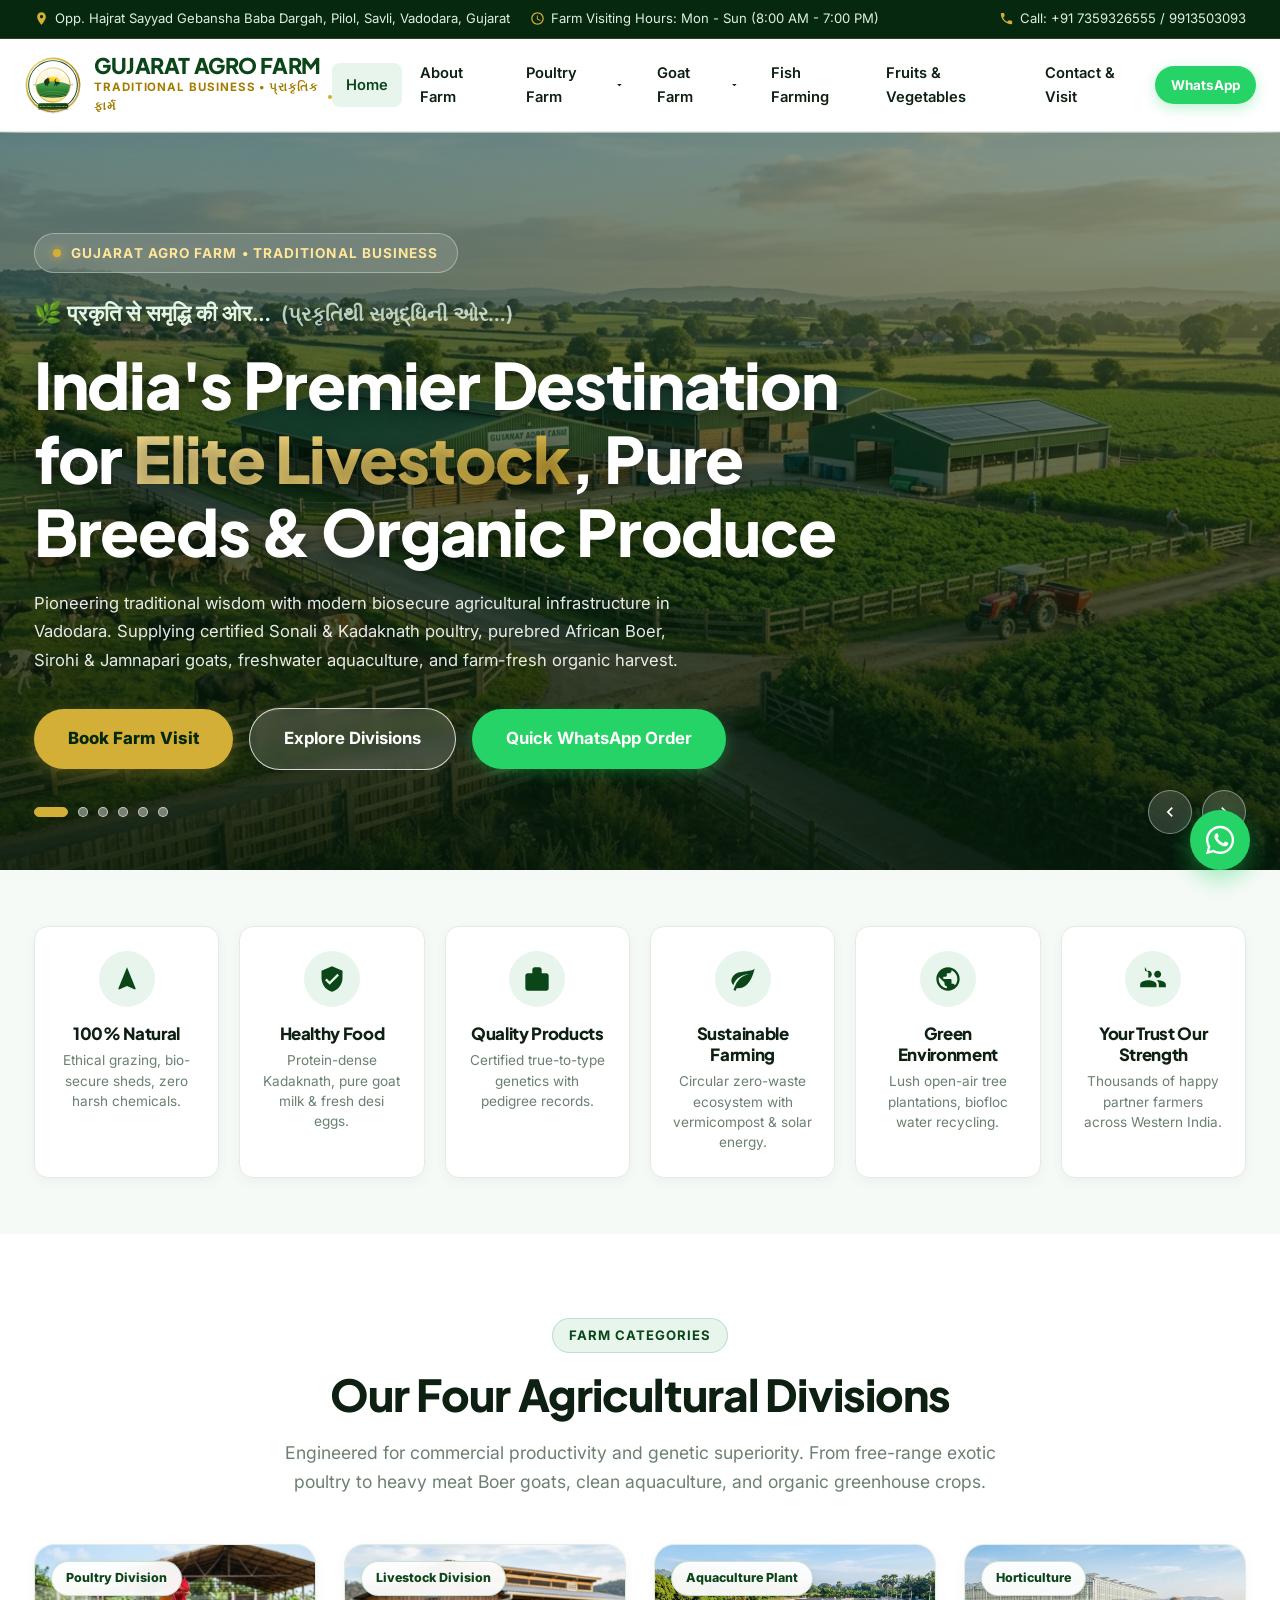
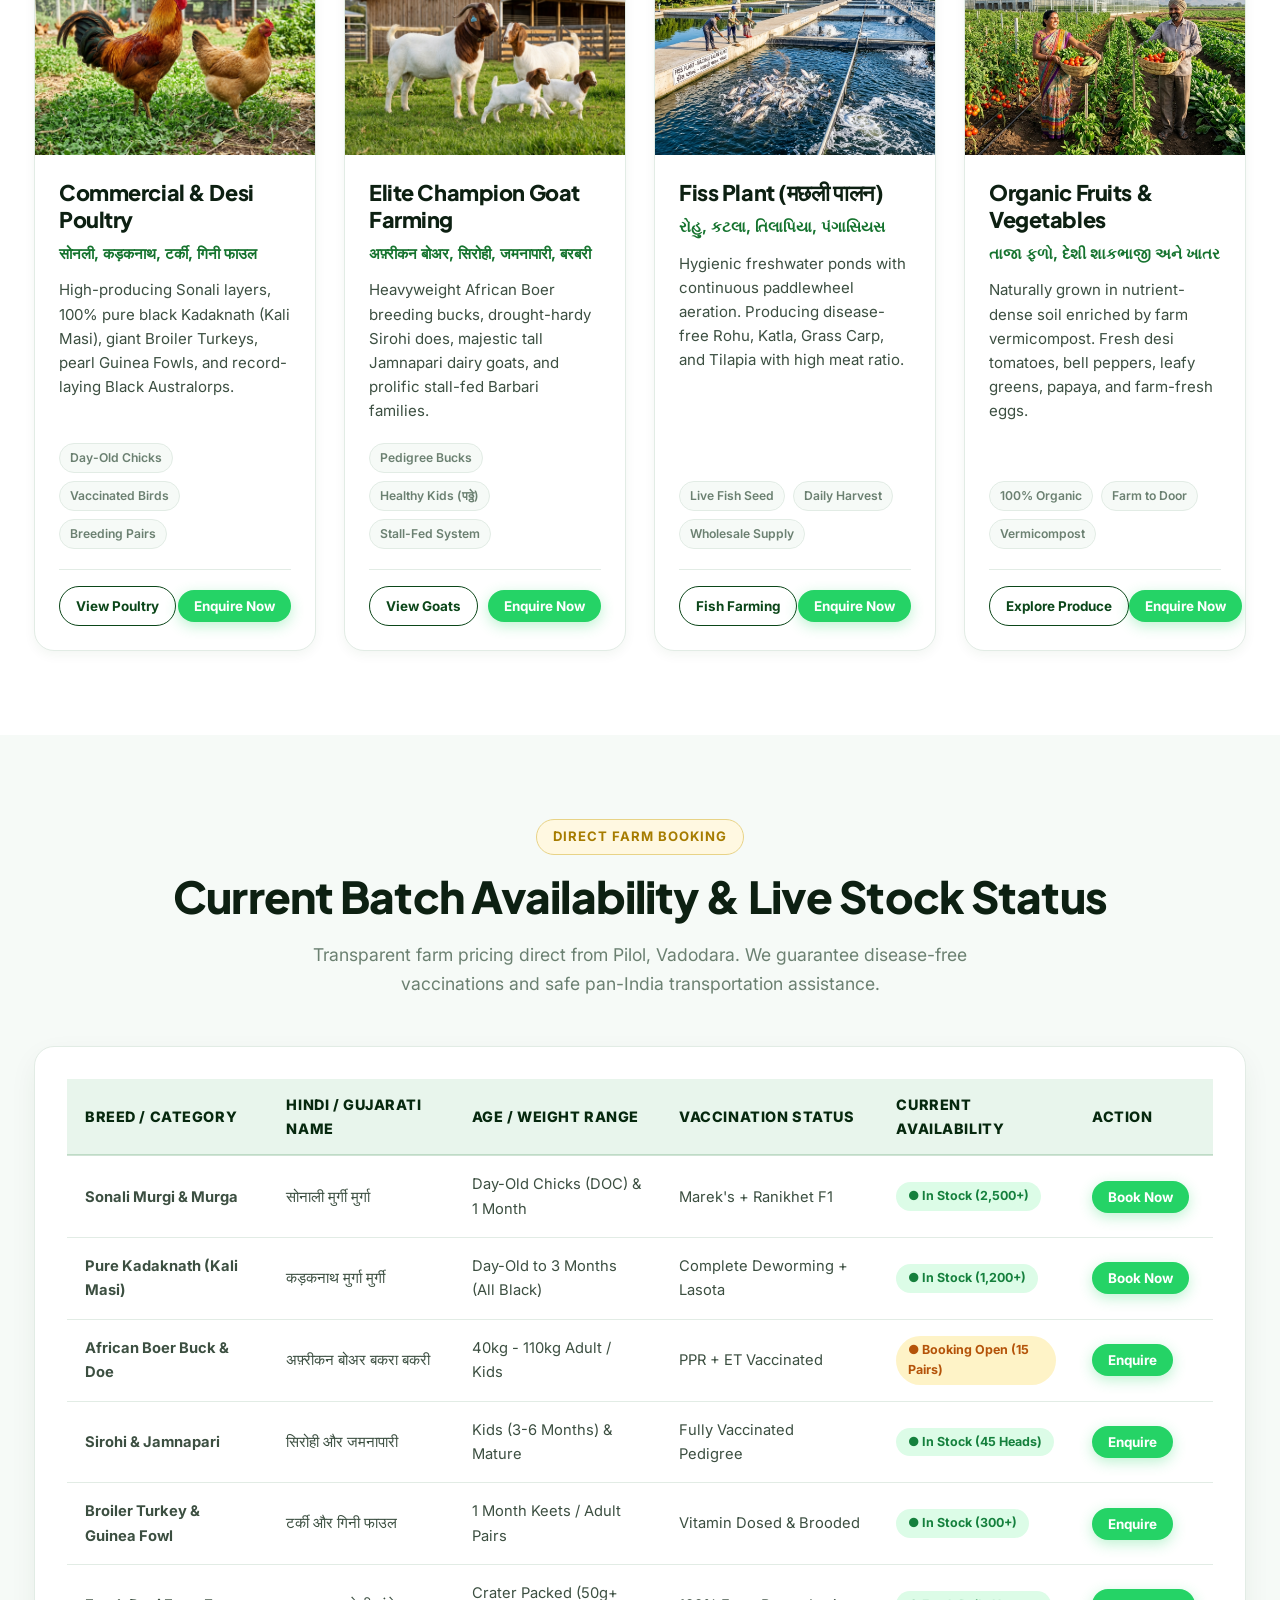
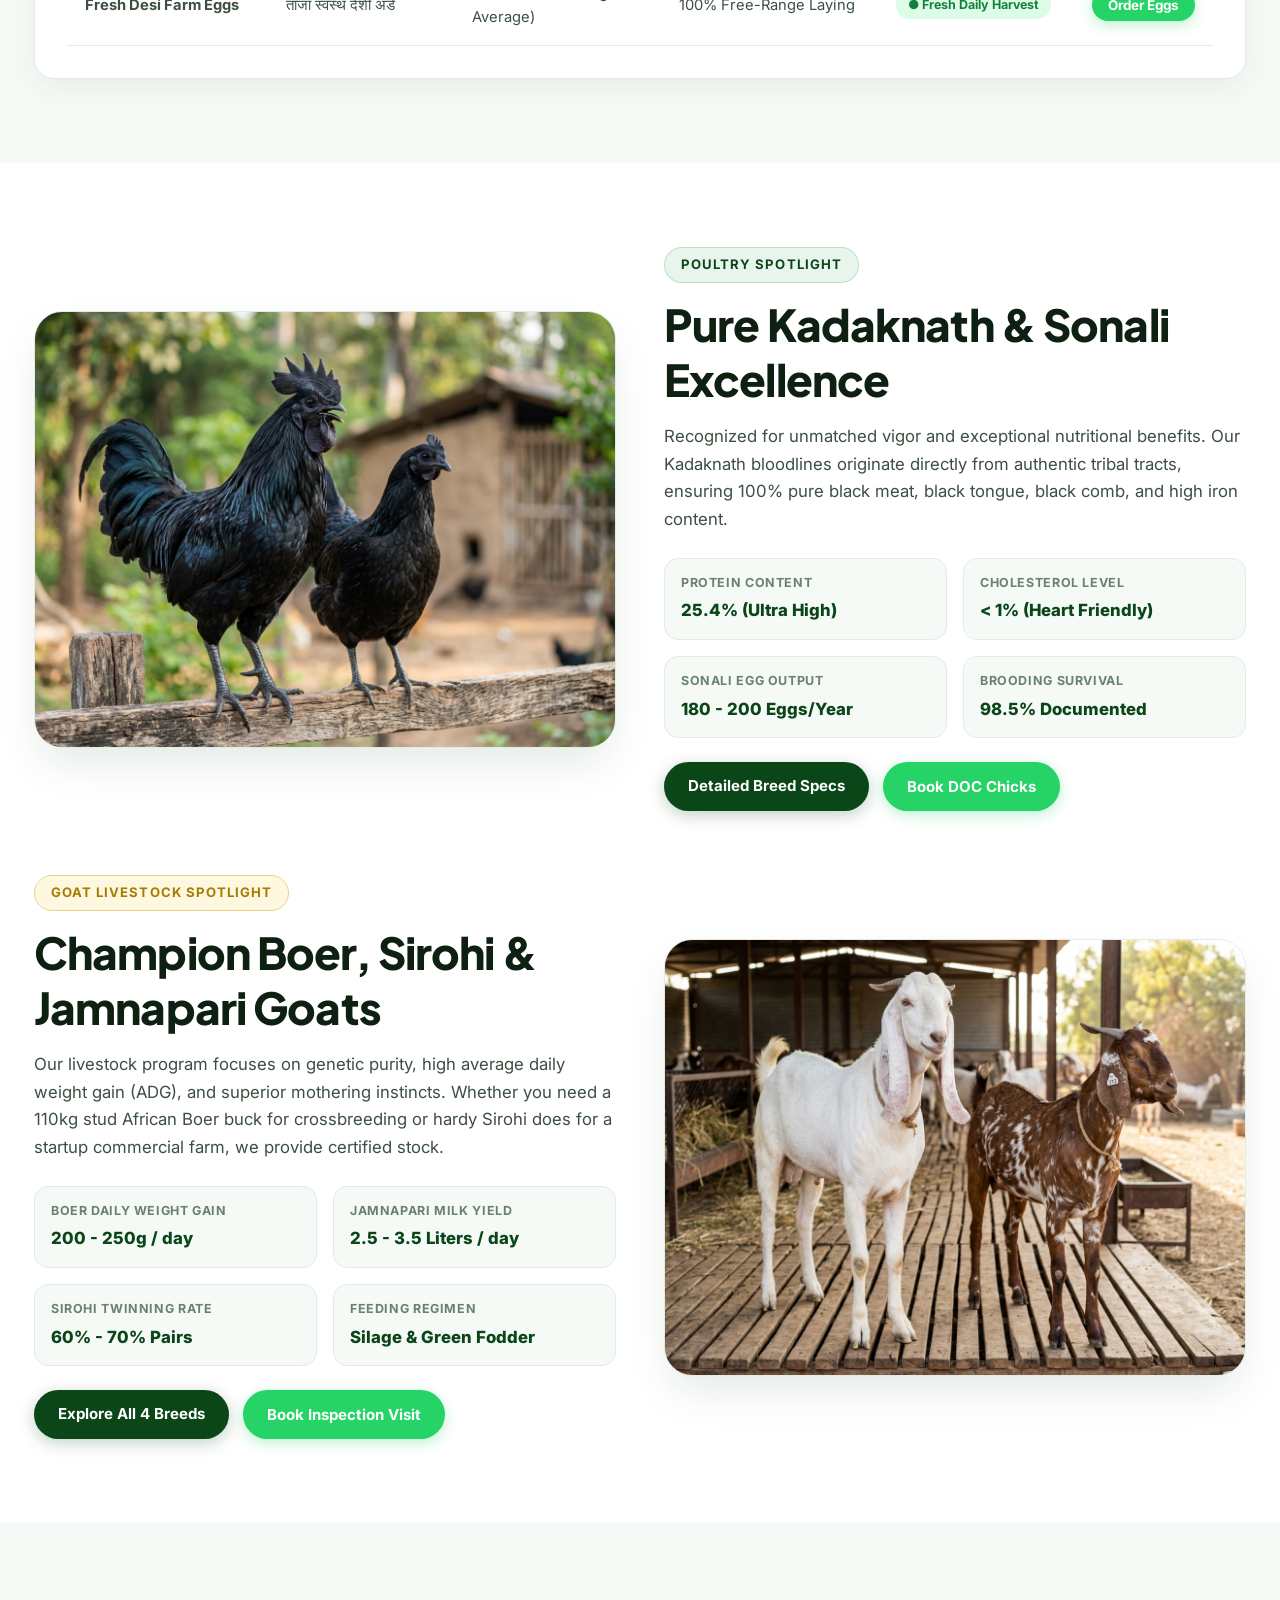
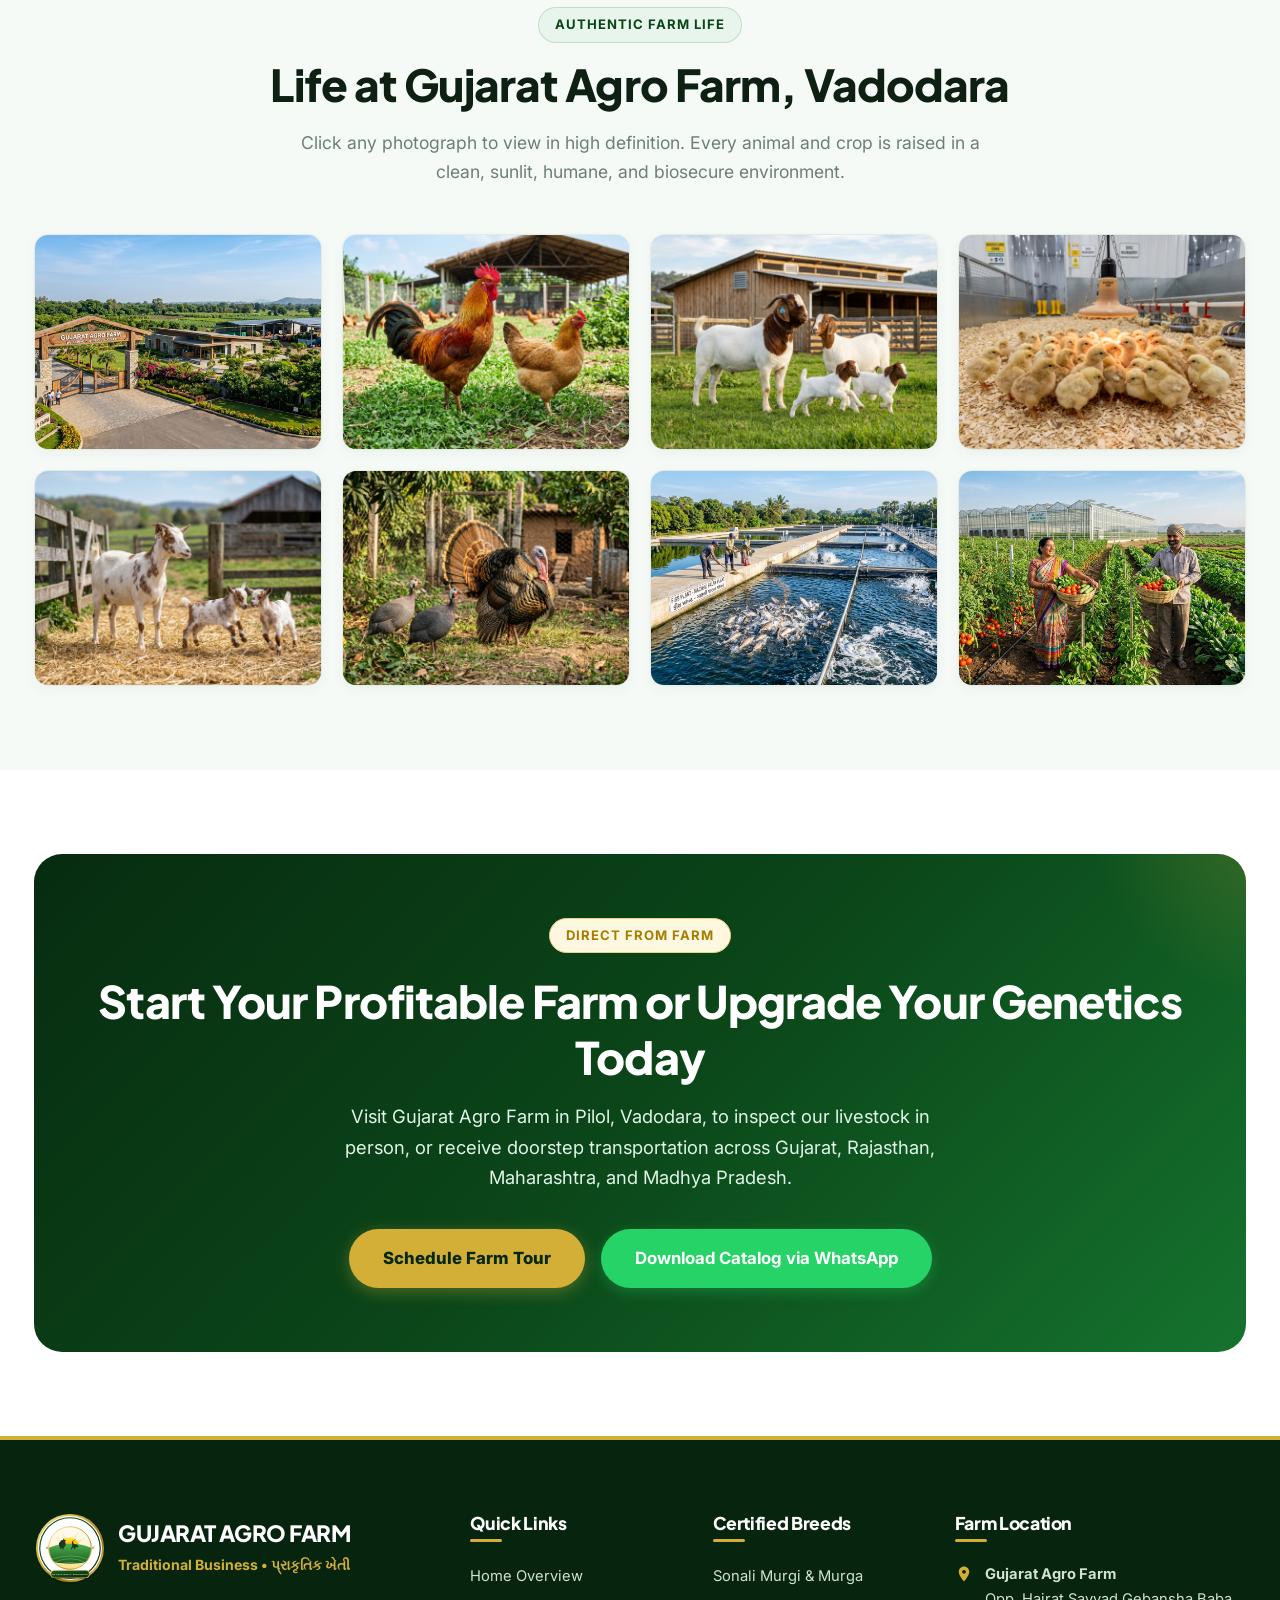
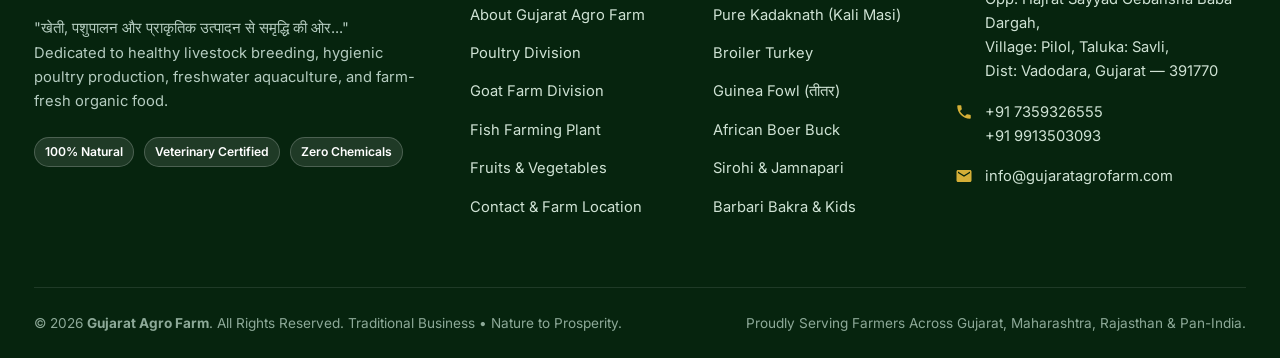
==== index.html @ 456f1bb8 "Initial commit: Gujarat Agro Farm 10-page luxury agricultural website" ====
<!DOCTYPE html>
<html lang="en">
<head>
  <meta charset="UTF-8">
  <meta name="viewport" content="width=device-width, initial-scale=1.0">
  <title>Gujarat Agro Farm — Traditional Business | Natural Farming & Quality Livestock Vadodara</title>
  <meta name="description" content="Gujarat Agro Farm - Elite poultry (Sonali, Kadaknath, Australorp, Turkey), champion goats (African Boer, Sirohi, Jamnapari, Barbari), freshwater fish farming, and organic vegetables in Pilol, Vadodara, Gujarat.">
  <link rel="stylesheet" href="styles/main.css">
</head>
<body>

  <!-- Top Bar -->
  <div class="topbar">
    <div class="container topbar-content">
      <div class="topbar-left">
        <span class="topbar-item">
          <svg viewBox="0 0 24 24"><path d="M12 2C8.13 2 5 5.13 5 9c0 5.25 7 13 7 13s7-7.75 7-13c0-3.87-3.13-7-7-7zm0 9.5c-1.38 0-2.5-1.12-2.5-2.5s1.12-2.5 2.5-2.5 2.5 1.12 2.5 2.5-1.12 2.5-2.5 2.5z"/></svg>
          Opp. Hajrat Sayyad Gebansha Baba Dargah, Pilol, Savli, Vadodara, Gujarat
        </span>
        <span class="topbar-item">
          <svg viewBox="0 0 24 24"><path d="M11.99 2C6.47 2 2 6.48 2 12s4.47 10 9.99 10C17.52 22 22 17.52 22 12S17.52 2 11.99 2zM12 20c-4.42 0-8-3.58-8-8s3.58-8 8-8 8 3.58 8 8-3.58 8-8 8zm.5-13H11v6l5.25 3.15.75-1.23-4.5-2.67z"/></svg>
          Farm Visiting Hours: Mon - Sun (8:00 AM - 7:00 PM)
        </span>
      </div>
      <div class="topbar-right">
        <a href="tel:+917359326555" class="topbar-item">
          <svg viewBox="0 0 24 24"><path d="M6.62 10.79c1.44 2.83 3.76 5.14 6.59 6.59l2.2-2.2c.27-.27.67-.36 1.02-.24 1.12.37 2.33.57 3.57.57.55 0 1 .45 1 1V20c0 .55-.45 1-1 1-9.39 0-17-7.61-17-17 0-.55.45-1 1-1h3.5c.55 0 1 .45 1 1 0 1.25.2 2.45.57 3.57.11.35.03.74-.25 1.02l-2.2 2.2z"/></svg>
          Call: +91 7359326555 / 9913503093
        </a>
      </div>
    </div>
  </div>

  <!-- Sticky Header -->
  <header class="site-header">
    <div class="nav-container">
      <a href="index.html" class="brand-logo-wrap">
        <img src="assets/logo.svg" alt="Gujarat Agro Farm Emblem" class="brand-logo-img">
        <div class="brand-text">
          <span class="brand-title">GUJARAT AGRO FARM</span>
          <span class="brand-slogan">Traditional Business • પ્રાકૃતિક ફાર્મ</span>
        </div>
      </a>

      <!-- Desktop Nav -->
      <nav class="nav-menu">
        <div class="nav-item"><a href="index.html" class="nav-link active">Home</a></div>
        <div class="nav-item"><a href="about.html" class="nav-link">About Farm</a></div>

        <!-- Poultry Dropdown -->
        <div class="nav-item">
          <a href="poultry.html" class="nav-link">
            Poultry Farm
            <svg class="chevron" viewBox="0 0 24 24"><path d="M7 10l5 5 5-5z"/></svg>
          </a>
          <div class="dropdown-menu">
            <a href="poultry.html" class="dropdown-link">All Poultry Breeds <span class="dropdown-badge">Overview</span></a>
            <a href="sonali-kadaknath.html" class="dropdown-link">Sonali Murgi & Murga <span class="dropdown-badge">High Demand</span></a>
            <a href="sonali-kadaknath.html#kadaknath" class="dropdown-link">Kadaknath (Kali Masi) <span class="dropdown-badge">GI Tag</span></a>
            <a href="turkey-guinea-australorp.html" class="dropdown-link">Broiler Turkey <span class="dropdown-badge">Exotic</span></a>
            <a href="turkey-guinea-australorp.html#guinea" class="dropdown-link">Guinea Fowl (तीतर)</a>
            <a href="turkey-guinea-australorp.html#australorp" class="dropdown-link">Black Australorp</a>
            <a href="poultry.html#chicks" class="dropdown-link">Day-Old Chicks (DOC)</a>
          </div>
        </div>

        <!-- Goat Farm Dropdown -->
        <div class="nav-item">
          <a href="goat-farm.html" class="nav-link">
            Goat Farm
            <svg class="chevron" viewBox="0 0 24 24"><path d="M7 10l5 5 5-5z"/></svg>
          </a>
          <div class="dropdown-menu">
            <a href="goat-farm.html" class="dropdown-link">Goat Farm Overview</a>
            <a href="goat-breeds.html" class="dropdown-link">All Elite Goat Breeds</a>
            <a href="goat-breeds.html#boer" class="dropdown-link">African Boer Buck <span class="dropdown-badge">Champion</span></a>
            <a href="goat-breeds.html#sirohi" class="dropdown-link">Sirohi Breed</a>
            <a href="goat-breeds.html#jamnapari" class="dropdown-link">Jamnapari Dairy Breed</a>
            <a href="goat-breeds.html#barbari" class="dropdown-link">Barbari & Kids</a>
            <a href="goat-farm.html#kids" class="dropdown-link">Bakra, Bakri & Kids</a>
          </div>
        </div>

        <div class="nav-item"><a href="fish-farming.html" class="nav-link">Fish Farming</a></div>
        <div class="nav-item"><a href="fruits-vegetables.html" class="nav-link">Fruits & Vegetables</a></div>
        <div class="nav-item"><a href="contact.html" class="nav-link">Contact & Visit</a></div>
      </nav>

      <!-- Nav Actions -->
      <div class="nav-actions">
        <a href="https://wa.me/917359326555?text=Namaste%20Gujarat%20Agro%20Farm,%20I%20want%20to%20enquire%20about%20your%20livestock%20and%20produce." target="_blank" class="btn btn-whatsapp btn-sm">
          WhatsApp
        </a>
        <button class="mobile-toggle" aria-label="Toggle Mobile Menu">
          <svg viewBox="0 0 24 24" fill="none" stroke-width="2"><path d="M4 6h16M4 12h16M4 18h16"/></svg>
        </button>
      </div>
    </div>
  </header>

  <!-- Mobile Drawer -->
  <div class="mobile-nav-drawer">
    <div class="drawer-header">
      <div class="brand-logo-wrap">
        <img src="assets/logo.svg" alt="Logo" class="brand-logo-img" style="width: 44px; height: 44px;">
        <span class="brand-title" style="font-size: 1.15rem;">GUJARAT AGRO</span>
      </div>
      <button class="drawer-close" style="background:none; border:none; font-size:2rem; cursor:pointer;">&times;</button>
    </div>
    <ul class="drawer-links">
      <li><a href="index.html" class="drawer-link active">Home</a></li>
      <li><a href="about.html" class="drawer-link">About Us</a></li>
      <li>
        <a href="poultry.html" class="drawer-link">Poultry Division</a>
        <div class="drawer-sublinks">
          <a href="sonali-kadaknath.html">Sonali & Kadaknath</a>
          <a href="turkey-guinea-australorp.html">Turkey, Guinea & Australorp</a>
          <a href="poultry.html#chicks">Day-Old Chicks</a>
        </div>
      </li>
      <li>
        <a href="goat-farm.html" class="drawer-link">Goat Livestock</a>
        <div class="drawer-sublinks">
          <a href="goat-breeds.html#boer">African Boer</a>
          <a href="goat-breeds.html#sirohi">Sirohi & Jamnapari</a>
          <a href="goat-breeds.html#barbari">Barbari & Kids</a>
        </div>
      </li>
      <li><a href="fish-farming.html" class="drawer-link">Fish Farming (मछली पालन)</a></li>
      <li><a href="fruits-vegetables.html" class="drawer-link">Organic Fruits & Vegetables</a></li>
      <li><a href="contact.html" class="drawer-link">Visit Farm & Contact</a></li>
    </ul>
    <div style="margin-top: 30px;">
      <a href="tel:+917359326555" class="btn btn-primary" style="width: 100%; margin-bottom: 10px;">Call: 7359326555</a>
      <a href="https://wa.me/917359326555" class="btn btn-whatsapp" style="width: 100%;">Chat on WhatsApp</a>
    </div>
  </div>

  <!-- HERO SECTION WITH 3-SECOND CINEMATIC SLIDESHOW -->
  <section class="hero-slider-section">
    <div class="hero-slider-container">
      <!-- Slide 1: Panoramic Farm Landscape -->
      <div class="hero-slide active">
        <img src="assets/images/hero-farm-landscape.jpg" alt="Gujarat Agro Farm Panoramic Greenery" class="hero-slide-img">
      </div>
      <!-- Slide 2: Sonali & Kadaknath Poultry -->
      <div class="hero-slide">
        <img src="assets/images/breed-sonali.jpg" alt="Sonali Murgi Murga Farm Pasture" class="hero-slide-img">
      </div>
      <!-- Slide 3: Champion African Boer Goats -->
      <div class="hero-slide">
        <img src="assets/images/goat-african-boer.jpg" alt="African Boer Bakra Bakri & Kids" class="hero-slide-img">
      </div>
      <!-- Slide 4: Fiss Plant Aquaculture -->
      <div class="hero-slide">
        <img src="assets/images/fish-aquaculture-plant.jpg" alt="Fish Farming Aquaculture Plant" class="hero-slide-img">
      </div>
      <!-- Slide 5: Greenhouse Vegetables Harvest -->
      <div class="hero-slide">
        <img src="assets/images/greenhouse-produce.jpg" alt="Organic Fresh Farm Vegetables and Greenhouse" class="hero-slide-img">
      </div>
      <!-- Slide 6: Farm Entrance Estate -->
      <div class="hero-slide">
        <img src="assets/images/farm-entrance.jpg" alt="Gujarat Agro Farm Welcoming Entrance Gate" class="hero-slide-img">
      </div>
    </div>

    <!-- Gradient Contrast Overlay -->
    <div class="hero-overlay"></div>

    <!-- Content Over Slider -->
    <div class="container">
      <div class="hero-content">
        <div class="hero-badge-wrap">
          <span class="hero-badge-pulse"></span>
          <span class="hero-badge-text">GUJARAT AGRO FARM • TRADITIONAL BUSINESS</span>
        </div>

        <div class="hero-slogan-indic">
          <span>🌿 प्रकृति से समृद्धि की ओर…</span>
          <span style="opacity: 0.8; font-size: 0.9em;">(પ્રકૃતિથી સમૃદ્ધિની ઓર…)</span>
        </div>

        <h1 class="hero-title">
          India's Premier Destination for <span class="gold-highlight">Elite Livestock</span>, Pure Breeds & Organic Produce
        </h1>

        <p class="hero-description">
          Pioneering traditional wisdom with modern biosecure agricultural infrastructure in Vadodara. Supplying certified Sonali & Kadaknath poultry, purebred African Boer, Sirohi & Jamnapari goats, freshwater aquaculture, and farm-fresh organic harvest.
        </p>

        <div class="hero-cta-group">
          <a href="contact.html" class="btn btn-gold btn-lg">Book Farm Visit</a>
          <a href="#divisions" class="btn btn-outline-white btn-lg">Explore Divisions</a>
          <a href="https://wa.me/917359326555?text=Namaste%20Gujarat%20Agro%20Farm,%20I%20want%20to%20book%20livestock." target="_blank" class="btn btn-whatsapp btn-lg">
            Quick WhatsApp Order
          </a>
        </div>
      </div>
    </div>

    <!-- 3-Second Slider Controls & Indicator Dots -->
    <div class="slider-controls">
      <div class="container slider-controls-inner">
        <div class="slider-indicators">
          <span class="slider-dot active" data-slide="0"></span>
          <span class="slider-dot" data-slide="1"></span>
          <span class="slider-dot" data-slide="2"></span>
          <span class="slider-dot" data-slide="3"></span>
          <span class="slider-dot" data-slide="4"></span>
          <span class="slider-dot" data-slide="5"></span>
        </div>
        <div class="slider-nav-arrows">
          <button class="slider-arrow-btn slider-prev" aria-label="Previous Slide">
            <svg viewBox="0 0 24 24"><path d="M15.41 7.41L14 6l-6 6 6 6 1.41-1.41L10.83 12z"/></svg>
          </button>
          <button class="slider-arrow-btn slider-next" aria-label="Next Slide">
            <svg viewBox="0 0 24 24"><path d="M10 6L8.59 7.41 13.17 12l-4.58 4.59L10 18l6-6z"/></svg>
          </button>
        </div>
      </div>
    </div>
  </section>

  <!-- TRUST SECTION / KEY HIGHLIGHTS -->
  <section class="section-padding-sm bg-subtle">
    <div class="container">
      <div class="trust-grid">
        <div class="trust-card">
          <div class="trust-icon-wrap">
            <svg viewBox="0 0 24 24"><path d="M12 2L4.5 20.29l.71.71L12 18l6.79 3 .71-.71z"/></svg>
          </div>
          <h3 class="trust-title">100% Natural</h3>
          <p class="trust-desc">Ethical grazing, bio-secure sheds, zero harsh chemicals.</p>
        </div>
        <div class="trust-card">
          <div class="trust-icon-wrap">
            <svg viewBox="0 0 24 24"><path d="M12 1L3 5v6c0 5.55 3.84 10.74 9 12 5.16-1.26 9-6.45 9-12V5l-9-4zm-2 16l-4-4 1.41-1.41L10 14.17l6.59-6.59L18 9l-8 8z"/></svg>
          </div>
          <h3 class="trust-title">Healthy Food</h3>
          <p class="trust-desc">Protein-dense Kadaknath, pure goat milk & fresh desi eggs.</p>
        </div>
        <div class="trust-card">
          <div class="trust-icon-wrap">
            <svg viewBox="0 0 24 24"><path d="M20 7h-4V4c0-1.1-.9-2-2-2h-4c-1.1 0-2 .9-2 2v3H4c-1.1 0-2 .9-2 2v11c0 1.1.9 2 2 2h16c1.1 0 2-.9 2-2V9c0-1.1-.9-2-2-2z"/></svg>
          </div>
          <h3 class="trust-title">Quality Products</h3>
          <p class="trust-desc">Certified true-to-type genetics with pedigree records.</p>
        </div>
        <div class="trust-card">
          <div class="trust-icon-wrap">
            <svg viewBox="0 0 24 24"><path d="M17 8C8 10 5.9 16.17 3.82 21.34L5.71 22l1-2.3A4.49 4.49 0 0 0 8 20C19 20 22 3 22 3c-1 2-8 2.25-13 3.25S2 11.5 2 13.5s1.75 3.75 1.75 3.75C7 8 17 8 17 8z"/></svg>
          </div>
          <h3 class="trust-title">Sustainable Farming</h3>
          <p class="trust-desc">Circular zero-waste ecosystem with vermicompost & solar energy.</p>
        </div>
        <div class="trust-card">
          <div class="trust-icon-wrap">
            <svg viewBox="0 0 24 24"><path d="M12 2C6.48 2 2 6.48 2 12s4.48 10 10 10 10-4.48 10-10S17.52 2 12 2zm-1 17.93c-3.95-.49-7-3.85-7-7.93 0-.62.08-1.21.21-1.79L9 15v1c0 1.1.9 2 2 2v1.93zm6.9-2.54c-.26-.81-1-1.39-1.9-1.39h-1v-3c0-.55-.45-1-1-1H8v-2h2c.55 0 1-.45 1-1V7h2c1.1 0 2-.9 2-2v-.41c2.93 1.19 5 4.06 5 7.41 0 2.08-.8 3.97-2.1 5.39z"/></svg>
          </div>
          <h3 class="trust-title">Green Environment</h3>
          <p class="trust-desc">Lush open-air tree plantations, biofloc water recycling.</p>
        </div>
        <div class="trust-card">
          <div class="trust-icon-wrap">
            <svg viewBox="0 0 24 24"><path d="M16 11c1.66 0 2.99-1.34 2.99-3S17.66 5 16 5c-1.66 0-3 1.34-3 3s1.34 3 3 3zm-8 0c1.66 0 2.99-1.34 2.99-3S9.66 5 8 5C6.34 5 5 6.34 5 3s1.34 3 3 3zm0 2c-2.33 0-7 1.17-7 3.5V19h14v-2.5c0-2.33-4.67-3.5-7-3.5zm8 0c-.29 0-.62.02-.97.05 1.16.84 1.97 1.97 1.97 3.45V19h6v-2.5c0-2.33-4.67-3.5-7-3.5z"/></svg>
          </div>
          <h3 class="trust-title">Your Trust Our Strength</h3>
          <p class="trust-desc">Thousands of happy partner farmers across Western India.</p>
        </div>
      </div>
    </div>
  </section>

  <!-- OUR 5 CORE DIVISIONS -->
  <section id="divisions" class="section-padding bg-white">
    <div class="container">
      <div class="text-center">
        <span class="section-tag">Farm Categories</span>
        <h2 class="section-heading">Our Four Agricultural Divisions</h2>
        <p class="section-subtitle">
          Engineered for commercial productivity and genetic superiority. From free-range exotic poultry to heavy meat Boer goats, clean aquaculture, and organic greenhouse crops.
        </p>
      </div>

      <div class="categories-grid">
        <!-- Card 1: Poultry -->
        <div class="category-card">
          <div class="card-img-wrap">
            <img src="assets/images/breed-sonali.jpg" alt="Poultry Farming at Gujarat Agro Farm" class="card-img">
            <span class="card-badge">Poultry Division</span>
          </div>
          <div class="card-body">
            <h3 class="card-title">Commercial & Desi Poultry</h3>
            <div class="card-indic">सोनली, कड़कनाथ, टर्की, गिनी फाउल</div>
            <p class="card-desc">
              High-producing Sonali layers, 100% pure black Kadaknath (Kali Masi), giant Broiler Turkeys, pearl Guinea Fowls, and record-laying Black Australorps.
            </p>
            <div class="card-tags">
              <span class="tag-pill">Day-Old Chicks</span>
              <span class="tag-pill">Vaccinated Birds</span>
              <span class="tag-pill">Breeding Pairs</span>
            </div>
            <div class="card-footer-action">
              <a href="poultry.html" class="btn btn-outline btn-sm">View Poultry</a>
              <button class="btn btn-whatsapp btn-sm" data-enquire="Poultry Breeds">Enquire Now</button>
            </div>
          </div>
        </div>

        <!-- Card 2: Goat Farm -->
        <div class="category-card">
          <div class="card-img-wrap">
            <img src="assets/images/goat-african-boer.jpg" alt="African Boer and Indian Goat Breeds" class="card-img">
            <span class="card-badge">Livestock Division</span>
          </div>
          <div class="card-body">
            <h3 class="card-title">Elite Champion Goat Farming</h3>
            <div class="card-indic">अफ़्रीकन बोअर, सिरोही, जमनापारी, बरबरी</div>
            <p class="card-desc">
              Heavyweight African Boer breeding bucks, drought-hardy Sirohi does, majestic tall Jamnapari dairy goats, and prolific stall-fed Barbari families.
            </p>
            <div class="card-tags">
              <span class="tag-pill">Pedigree Bucks</span>
              <span class="tag-pill">Healthy Kids (पठ्ठे)</span>
              <span class="tag-pill">Stall-Fed System</span>
            </div>
            <div class="card-footer-action">
              <a href="goat-farm.html" class="btn btn-outline btn-sm">View Goats</a>
              <button class="btn btn-whatsapp btn-sm" data-enquire="Goat Livestock">Enquire Now</button>
            </div>
          </div>
        </div>

        <!-- Card 3: Fish Farming -->
        <div class="category-card">
          <div class="card-img-wrap">
            <img src="assets/images/fish-aquaculture-plant.jpg" alt="Modern Aquaculture Fish Plant" class="card-img">
            <span class="card-badge">Aquaculture Plant</span>
          </div>
          <div class="card-body">
            <h3 class="card-title">Fiss Plant (मछली पालन)</h3>
            <div class="card-indic">રોહુ, કટલા, તિલાપિયા, પંગાસિયસ</div>
            <p class="card-desc">
              Hygienic freshwater ponds with continuous paddlewheel aeration. Producing disease-free Rohu, Katla, Grass Carp, and Tilapia with high meat ratio.
            </p>
            <div class="card-tags">
              <span class="tag-pill">Live Fish Seed</span>
              <span class="tag-pill">Daily Harvest</span>
              <span class="tag-pill">Wholesale Supply</span>
            </div>
            <div class="card-footer-action">
              <a href="fish-farming.html" class="btn btn-outline btn-sm">Fish Farming</a>
              <button class="btn btn-whatsapp btn-sm" data-enquire="Fish Aquaculture">Enquire Now</button>
            </div>
          </div>
        </div>

        <!-- Card 4: Fruits & Veggies -->
        <div class="category-card">
          <div class="card-img-wrap">
            <img src="assets/images/greenhouse-produce.jpg" alt="Organic Fruits and Vegetables Harvest" class="card-img">
            <span class="card-badge">Horticulture</span>
          </div>
          <div class="card-body">
            <h3 class="card-title">Organic Fruits & Vegetables</h3>
            <div class="card-indic">તાજા ફળો, દેશી શાકભાજી અને ખાતર</div>
            <p class="card-desc">
              Naturally grown in nutrient-dense soil enriched by farm vermicompost. Fresh desi tomatoes, bell peppers, leafy greens, papaya, and farm-fresh eggs.
            </p>
            <div class="card-tags">
              <span class="tag-pill">100% Organic</span>
              <span class="tag-pill">Farm to Door</span>
              <span class="tag-pill">Vermicompost</span>
            </div>
            <div class="card-footer-action">
              <a href="fruits-vegetables.html" class="btn btn-outline btn-sm">Explore Produce</a>
              <button class="btn btn-whatsapp btn-sm" data-enquire="Organic Produce">Enquire Now</button>
            </div>
          </div>
        </div>
      </div>
    </div>
  </section>

  <!-- LIVE BREED AVAILABILITY & PRICE TICKER -->
  <section class="section-padding bg-subtle">
    <div class="container">
      <div class="text-center">
        <span class="section-tag gold">Direct Farm Booking</span>
        <h2 class="section-heading">Current Batch Availability & Live Stock Status</h2>
        <p class="section-subtitle">
          Transparent farm pricing direct from Pilol, Vadodara. We guarantee disease-free vaccinations and safe pan-India transportation assistance.
        </p>
      </div>

      <div class="ticker-container">
        <div class="table-responsive">
          <table class="custom-table">
            <thead>
              <tr>
                <th>Breed / Category</th>
                <th>Hindi / Gujarati Name</th>
                <th>Age / Weight Range</th>
                <th>Vaccination Status</th>
                <th>Current Availability</th>
                <th>Action</th>
              </tr>
            </thead>
            <tbody>
              <tr>
                <td><strong>Sonali Murgi & Murga</strong></td>
                <td>सोनाली मुर्गी मुर्गा</td>
                <td>Day-Old Chicks (DOC) & 1 Month</td>
                <td>Marek's + Ranikhet F1</td>
                <td><span class="status-badge status-in-stock">● In Stock (2,500+)</span></td>
                <td><button class="btn btn-whatsapp btn-sm" data-enquire="Sonali Chicks">Book Now</button></td>
              </tr>
              <tr>
                <td><strong>Pure Kadaknath (Kali Masi)</strong></td>
                <td>कड़कनाथ मुर्गा मुर्गी</td>
                <td>Day-Old to 3 Months (All Black)</td>
                <td>Complete Deworming + Lasota</td>
                <td><span class="status-badge status-in-stock">● In Stock (1,200+)</span></td>
                <td><button class="btn btn-whatsapp btn-sm" data-enquire="Kadaknath Stock">Book Now</button></td>
              </tr>
              <tr>
                <td><strong>African Boer Buck & Doe</strong></td>
                <td>अफ़्रीकन बोअर बकरा बकरी</td>
                <td>40kg - 110kg Adult / Kids</td>
                <td>PPR + ET Vaccinated</td>
                <td><span class="status-badge status-booking">● Booking Open (15 Pairs)</span></td>
                <td><button class="btn btn-whatsapp btn-sm" data-enquire="African Boer Goat">Enquire</button></td>
              </tr>
              <tr>
                <td><strong>Sirohi & Jamnapari</strong></td>
                <td>सिरोही और जमनापारी</td>
                <td>Kids (3-6 Months) & Mature</td>
                <td>Fully Vaccinated Pedigree</td>
                <td><span class="status-badge status-in-stock">● In Stock (45 Heads)</span></td>
                <td><button class="btn btn-whatsapp btn-sm" data-enquire="Sirohi Jamnapari">Enquire</button></td>
              </tr>
              <tr>
                <td><strong>Broiler Turkey & Guinea Fowl</strong></td>
                <td>टर्की और गिनी फाउल</td>
                <td>1 Month Keets / Adult Pairs</td>
                <td>Vitamin Dosed & Brooded</td>
                <td><span class="status-badge status-in-stock">● In Stock (300+)</span></td>
                <td><button class="btn btn-whatsapp btn-sm" data-enquire="Turkey Guinea Fowl">Enquire</button></td>
              </tr>
              <tr>
                <td><strong>Fresh Desi Farm Eggs</strong></td>
                <td>ताजा स्वस्थ देशी अंडे</td>
                <td>Crater Packed (50g+ Average)</td>
                <td>100% Free-Range Laying</td>
                <td><span class="status-badge status-in-stock">● Fresh Daily Harvest</span></td>
                <td><button class="btn btn-whatsapp btn-sm" data-enquire="Desi Farm Eggs">Order Eggs</button></td>
              </tr>
            </tbody>
          </table>
        </div>
      </div>
    </div>
  </section>

  <!-- SPOTLIGHT 1: POULTRY EXCELLENCE -->
  <section class="section-padding bg-white">
    <div class="container">
      <div class="breed-showcase-row">
        <div class="breed-showcase-gallery">
          <img src="assets/images/breed-kadaknath.jpg" alt="Pure Jet Black Kadaknath Breed" class="breed-showcase-img">
        </div>
        <div class="breed-showcase-text">
          <span class="section-tag">Poultry Spotlight</span>
          <h2 class="section-heading">Pure Kadaknath & Sonali Excellence</h2>
          <p style="font-size: 1.05rem; color: var(--text-body); margin-bottom: 18px;">
            Recognized for unmatched vigor and exceptional nutritional benefits. Our Kadaknath bloodlines originate directly from authentic tribal tracts, ensuring 100% pure black meat, black tongue, black comb, and high iron content.
          </p>
          <div class="breed-specs-grid">
            <div class="spec-box">
              <div class="spec-label">Protein Content</div>
              <div class="spec-value">25.4% (Ultra High)</div>
            </div>
            <div class="spec-box">
              <div class="spec-label">Cholesterol Level</div>
              <div class="spec-value">&lt; 1% (Heart Friendly)</div>
            </div>
            <div class="spec-box">
              <div class="spec-label">Sonali Egg Output</div>
              <div class="spec-value">180 - 200 Eggs/Year</div>
            </div>
            <div class="spec-box">
              <div class="spec-label">Brooding Survival</div>
              <div class="spec-value">98.5% Documented</div>
            </div>
          </div>
          <div style="display: flex; gap: 14px; flex-wrap: wrap;">
            <a href="sonali-kadaknath.html" class="btn btn-primary">Detailed Breed Specs</a>
            <button class="btn btn-whatsapp" data-enquire="Kadaknath & Sonali">Book DOC Chicks</button>
          </div>
        </div>
      </div>

      <!-- SPOTLIGHT 2: CHAMPION GOAT LIVESTOCK -->
      <div class="breed-showcase-row reverse" style="margin-bottom: 0;">
        <div class="breed-showcase-gallery">
          <img src="assets/images/goat-jamnapari-sirohi.jpg" alt="Jamnapari and Sirohi Goats" class="breed-showcase-img">
        </div>
        <div class="breed-showcase-text">
          <span class="section-tag gold">Goat Livestock Spotlight</span>
          <h2 class="section-heading">Champion Boer, Sirohi & Jamnapari Goats</h2>
          <p style="font-size: 1.05rem; color: var(--text-body); margin-bottom: 18px;">
            Our livestock program focuses on genetic purity, high average daily weight gain (ADG), and superior mothering instincts. Whether you need a 110kg stud African Boer buck for crossbreeding or hardy Sirohi does for a startup commercial farm, we provide certified stock.
          </p>
          <div class="breed-specs-grid">
            <div class="spec-box">
              <div class="spec-label">Boer Daily Weight Gain</div>
              <div class="spec-value">200 - 250g / day</div>
            </div>
            <div class="spec-box">
              <div class="spec-label">Jamnapari Milk Yield</div>
              <div class="spec-value">2.5 - 3.5 Liters / day</div>
            </div>
            <div class="spec-box">
              <div class="spec-label">Sirohi Twinning Rate</div>
              <div class="spec-value">60% - 70% Pairs</div>
            </div>
            <div class="spec-box">
              <div class="spec-label">Feeding Regimen</div>
              <div class="spec-value">Silage & Green Fodder</div>
            </div>
          </div>
          <div style="display: flex; gap: 14px; flex-wrap: wrap;">
            <a href="goat-breeds.html" class="btn btn-primary">Explore All 4 Breeds</a>
            <button class="btn btn-whatsapp" data-enquire="Goat Buck & Kids">Book Inspection Visit</button>
          </div>
        </div>
      </div>
    </div>
  </section>

  <!-- HIGH RESOLUTION FARM GALLERY -->
  <section class="section-padding bg-subtle">
    <div class="container">
      <div class="text-center">
        <span class="section-tag">Authentic Farm Life</span>
        <h2 class="section-heading">Life at Gujarat Agro Farm, Vadodara</h2>
        <p class="section-subtitle">
          Click any photograph to view in high definition. Every animal and crop is raised in a clean, sunlit, humane, and biosecure environment.
        </p>
      </div>

      <div class="gallery-grid">
        <div class="gallery-item">
          <img src="assets/images/farm-entrance.jpg" alt="Gujarat Agro Farm Entrance Arch">
          <div class="gallery-overlay">
            <div>
              <h4 style="color:#FFF; font-weight:800;">Gujarat Agro Farm Entrance</h4>
              <p style="font-size:0.85rem; color:#FFE699;">Pilol, Savli, Vadodara</p>
            </div>
          </div>
        </div>
        <div class="gallery-item">
          <img src="assets/images/breed-sonali.jpg" alt="Sonali Poultry Birds">
          <div class="gallery-overlay">
            <div>
              <h4 style="color:#FFF; font-weight:800;">Sonali Rooster & Hen</h4>
              <p style="font-size:0.85rem; color:#FFE699;">Free-Range Grazing Paddock</p>
            </div>
          </div>
        </div>
        <div class="gallery-item">
          <img src="assets/images/goat-african-boer.jpg" alt="African Boer Buck and Doe">
          <div class="gallery-overlay">
            <div>
              <h4 style="color:#FFF; font-weight:800;">African Boer Family</h4>
              <p style="font-size:0.85rem; color:#FFE699;">Champion Meat Genetics</p>
            </div>
          </div>
        </div>
        <div class="gallery-item">
          <img src="assets/images/poultry-chicks.jpg" alt="Day-Old Chicks Brooding Room">
          <div class="gallery-overlay">
            <div>
              <h4 style="color:#FFF; font-weight:800;">Day-Old Chicks Nursery</h4>
              <p style="font-size:0.85rem; color:#FFE699;">Infrared Heated Brooder</p>
            </div>
          </div>
        </div>
        <div class="gallery-item">
          <img src="assets/images/goat-barbari.jpg" alt="Barbari Goat and Kids">
          <div class="gallery-overlay">
            <div>
              <h4 style="color:#FFF; font-weight:800;">Barbari Mother & Kids</h4>
              <p style="font-size:0.85rem; color:#FFE699;">Stall-Fed City Friendly</p>
            </div>
          </div>
        </div>
        <div class="gallery-item">
          <img src="assets/images/breed-turkey-guinea.jpg" alt="Bronze Turkey and Guinea Fowl">
          <div class="gallery-overlay">
            <div>
              <h4 style="color:#FFF; font-weight:800;">Turkey & Guinea Fowl</h4>
              <p style="font-size:0.85rem; color:#FFE699;">Exotic Game Bird Paddock</p>
            </div>
          </div>
        </div>
        <div class="gallery-item">
          <img src="assets/images/fish-aquaculture-plant.jpg" alt="Aerated Fish Ponds">
          <div class="gallery-overlay">
            <div>
              <h4 style="color:#FFF; font-weight:800;">Fish Farming Plant</h4>
              <p style="font-size:0.85rem; color:#FFE699;">Paddlewheel Aeration System</p>
            </div>
          </div>
        </div>
        <div class="gallery-item">
          <img src="assets/images/greenhouse-produce.jpg" alt="Organic Greenhouse Farm">
          <div class="gallery-overlay">
            <div>
              <h4 style="color:#FFF; font-weight:800;">Fresh Vegetable Harvest</h4>
              <p style="font-size:0.85rem; color:#FFE699;">100% Organic Farm-to-Table</p>
            </div>
          </div>
        </div>
      </div>
    </div>
  </section>

  <!-- CTA BANNER -->
  <section class="section-padding bg-white">
    <div class="container">
      <div class="cta-banner">
        <span class="section-tag gold" style="margin-bottom: 20px;">Direct From Farm</span>
        <h2 class="cta-banner-title">Start Your Profitable Farm or Upgrade Your Genetics Today</h2>
        <p class="cta-banner-desc">
          Visit Gujarat Agro Farm in Pilol, Vadodara, to inspect our livestock in person, or receive doorstep transportation across Gujarat, Rajasthan, Maharashtra, and Madhya Pradesh.
        </p>
        <div style="display: flex; gap: 16px; justify-content: center; flex-wrap: wrap;">
          <a href="contact.html" class="btn btn-gold btn-lg">Schedule Farm Tour</a>
          <a href="https://wa.me/917359326555?text=Hello%20Gujarat%20Agro%20Farm,%20please%20send%20me%20your%20complete%20catalog." target="_blank" class="btn btn-whatsapp btn-lg">
            Download Catalog via WhatsApp
          </a>
        </div>
      </div>
    </div>
  </section>

  <!-- GLOBAL FOOTER -->
  <footer class="site-footer">
    <div class="container">
      <div class="footer-top-grid">
        <!-- Brand Info -->
        <div>
          <div style="display: flex; align-items: center; gap: 12px; margin-bottom: 16px;">
            <img src="assets/logo.svg" alt="Gujarat Agro Farm Logo" class="footer-brand-logo">
            <div>
              <h3 class="footer-brand-title">GUJARAT AGRO FARM</h3>
              <div class="footer-brand-slogan">Traditional Business • પ્રાકૃતિક ખેતી</div>
            </div>
          </div>
          <p class="footer-brand-desc">
            "खेती, पशुपालन और प्राकृतिक उत्पादन से समृद्धि की ओर..." Dedicated to healthy livestock breeding, hygienic poultry production, freshwater aquaculture, and farm-fresh organic food.
          </p>
          <div style="display: flex; gap: 10px;">
            <span class="tag-pill" style="background: rgba(255,255,255,0.1); color: #FFF; border-color: rgba(255,255,255,0.2);">100% Natural</span>
            <span class="tag-pill" style="background: rgba(255,255,255,0.1); color: #FFF; border-color: rgba(255,255,255,0.2);">Veterinary Certified</span>
            <span class="tag-pill" style="background: rgba(255,255,255,0.1); color: #FFF; border-color: rgba(255,255,255,0.2);">Zero Chemicals</span>
          </div>
        </div>

        <!-- Quick Links -->
        <div>
          <h4 class="footer-heading">Quick Links</h4>
          <ul class="footer-links">
            <li><a href="index.html">Home Overview</a></li>
            <li><a href="about.html">About Gujarat Agro Farm</a></li>
            <li><a href="poultry.html">Poultry Division</a></li>
            <li><a href="goat-farm.html">Goat Farm Division</a></li>
            <li><a href="fish-farming.html">Fish Farming Plant</a></li>
            <li><a href="fruits-vegetables.html">Fruits & Vegetables</a></li>
            <li><a href="contact.html">Contact & Farm Location</a></li>
          </ul>
        </div>

        <!-- Breeds Offered -->
        <div>
          <h4 class="footer-heading">Certified Breeds</h4>
          <ul class="footer-links">
            <li><a href="sonali-kadaknath.html">Sonali Murgi & Murga</a></li>
            <li><a href="sonali-kadaknath.html#kadaknath">Pure Kadaknath (Kali Masi)</a></li>
            <li><a href="turkey-guinea-australorp.html">Broiler Turkey</a></li>
            <li><a href="turkey-guinea-australorp.html#guinea">Guinea Fowl (तीतर)</a></li>
            <li><a href="goat-breeds.html#boer">African Boer Buck</a></li>
            <li><a href="goat-breeds.html#sirohi">Sirohi & Jamnapari</a></li>
            <li><a href="goat-breeds.html#barbari">Barbari Bakra & Kids</a></li>
          </ul>
        </div>

        <!-- Contact Coordinates -->
        <div>
          <h4 class="footer-heading">Farm Location</h4>
          <div class="footer-contact-item">
            <svg viewBox="0 0 24 24"><path d="M12 2C8.13 2 5 5.13 5 9c0 5.25 7 13 7 13s7-7.75 7-13c0-3.87-3.13-7-7-7zm0 9.5c-1.38 0-2.5-1.12-2.5-2.5s1.12-2.5 2.5-2.5 2.5 1.12 2.5 2.5-1.12 2.5-2.5 2.5z"/></svg>
            <div>
              <strong>Gujarat Agro Farm</strong><br>
              Opp. Hajrat Sayyad Gebansha Baba Dargah,<br>
              Village: Pilol, Taluka: Savli,<br>
              Dist: Vadodara, Gujarat — 391770
            </div>
          </div>
          <div class="footer-contact-item">
            <svg viewBox="0 0 24 24"><path d="M6.62 10.79c1.44 2.83 3.76 5.14 6.59 6.59l2.2-2.2c.27-.27.67-.36 1.02-.24 1.12.37 2.33.57 3.57.57.55 0 1 .45 1 1V20c0 .55-.45 1-1 1-9.39 0-17-7.61-17-17 0-.55.45-1 1-1h3.5c.55 0 1 .45 1 1 0 1.25.2 2.45.57 3.57.11.35.03.74-.25 1.02l-2.2 2.2z"/></svg>
            <div>
              <a href="tel:+917359326555">+91 7359326555</a><br>
              <a href="tel:+919913503093">+91 9913503093</a>
            </div>
          </div>
          <div class="footer-contact-item">
            <svg viewBox="0 0 24 24"><path d="M20 4H4c-1.1 0-1.99.9-1.99 2L2 18c0 1.1.9 2 2 2h16c1.1 0 2-.9 2-2V6c0-1.1-.9-2-2-2zm0 4l-8 5-8-5V6l8 5 8-5v2z"/></svg>
            <div>info@gujaratagrofarm.com</div>
          </div>
        </div>
      </div>

      <div class="footer-bottom">
        <div>
          &copy; 2026 <strong>Gujarat Agro Farm</strong>. All Rights Reserved. Traditional Business • Nature to Prosperity.
        </div>
        <div>
          Proudly Serving Farmers Across Gujarat, Maharashtra, Rajasthan & Pan-India.
        </div>
      </div>
    </div>
  </footer>

  <!-- FLOATING WHATSAPP BUTTON -->
  <a href="https://wa.me/917359326555?text=Namaste%20Gujarat%20Agro%20Farm,%20I%20am%20interested%20in%20your%20poultry%20and%20livestock." target="_blank" class="floating-whatsapp" aria-label="Chat on WhatsApp">
    <svg viewBox="0 0 24 24"><path d="M12.04 2C6.58 2 2.13 6.45 2.13 11.91C2.13 13.66 2.59 15.36 3.45 16.86L2.05 22L7.3 20.62C8.75 21.41 10.38 21.83 12.04 21.83C17.5 21.83 21.95 17.38 21.95 11.92C21.95 9.27 20.92 6.78 19.05 4.91C17.18 3.03 14.69 2 12.04 2M12.05 3.67C14.25 3.67 16.31 4.53 17.87 6.09C19.42 7.65 20.28 9.72 20.28 11.92C20.28 16.46 16.58 20.15 12.04 20.15C10.56 20.15 9.11 19.76 7.85 19L7.55 18.83L4.43 19.65L5.26 16.61L5.06 16.29C4.24 15 3.8 13.47 3.8 11.91C3.81 7.37 7.5 3.67 12.05 3.67M9.53 7.34C9.36 7.34 9.09 7.4 8.87 7.65C8.65 7.9 8.03 8.48 8.03 9.67C8.03 10.86 8.9 12 9.02 12.16C9.14 12.33 10.73 14.77 13.16 15.82C13.74 16.07 14.19 16.22 14.54 16.33C15.12 16.51 15.65 16.49 16.07 16.43C16.54 16.36 17.51 15.84 17.72 15.26C17.92 14.68 17.92 14.18 17.86 14.07C17.8 13.97 17.65 13.91 17.43 13.8C17.2 13.69 16.1 13.15 15.89 13.08C15.69 13 15.54 12.96 15.4 13.19C15.25 13.41 14.83 13.91 14.7 14.07C14.58 14.22 14.45 14.24 14.23 14.13C14 14.02 13.06 13.71 11.95 12.72C11.08 11.95 10.5 11 10.37 10.78C10.25 10.56 10.36 10.44 10.47 10.33C10.57 10.23 10.7 10.05 10.81 9.92C10.93 9.8 10.97 9.7 11.05 9.55C11.12 9.4 11.08 9.27 11.03 9.16C10.97 9.05 10.55 8.02 10.37 7.6C10.2 7.18 10.03 7.24 9.89 7.24C9.76 7.23 9.61 7.23 9.46 7.23L9.53 7.34Z"/></svg>
  </a>

  <!-- MOBILE STICKY BOTTOM BAR -->
  <div class="mobile-sticky-bar">
    <div class="mobile-sticky-inner">
      <a href="tel:+917359326555" class="btn btn-primary btn-sm">
        <svg viewBox="0 0 24 24" width="16" height="16" fill="currentColor"><path d="M6.62 10.79c1.44 2.83 3.76 5.14 6.59 6.59l2.2-2.2c.27-.27.67-.36 1.02-.24 1.12.37 2.33.57 3.57.57.55 0 1 .45 1 1V20c0 .55-.45 1-1 1-9.39 0-17-7.61-17-17 0-.55.45-1 1-1h3.5c.55 0 1 .45 1 1 0 1.25.2 2.45.57 3.57.11.35.03.74-.25 1.02l-2.2 2.2z"/></svg>
        Call Farm
      </a>
      <a href="https://wa.me/917359326555?text=Namaste%20Gujarat%20Agro%20Farm,%20I%20need%20price%20and%20stock%20details." target="_blank" class="btn btn-whatsapp btn-sm">
        WhatsApp Us
      </a>
    </div>
  </div>

  <!-- INQUIRY MODAL -->
  <div id="inquiryModal" class="modal-backdrop">
    <div class="modal-card">
      <div class="modal-header">
        <h3 class="modal-title">Direct Farm Inquiry & Booking</h3>
        <button class="modal-close">&times;</button>
      </div>
      <div class="modal-body">
        <form id="inquiryForm">
          <div class="form-group">
            <label class="form-label" for="modalBreedSelect">Select Breed / Product</label>
            <select id="modalBreedSelect" class="form-control" required>
              <option value="Sonali Murgi & Murga (Chicks/Adult)">Sonali Murgi & Murga (Chicks / Adult)</option>
              <option value="Pure Kadaknath (Kali Masi)">Pure Kadaknath (Kali Masi)</option>
              <option value="African Boer Goats (Buck/Kids)">African Boer Goats (Buck / Kids)</option>
              <option value="Sirohi Goats">Sirohi Goats</option>
              <option value="Jamnapari Dairy Goats">Jamnapari Dairy Goats</option>
              <option value="Barbari Bakra Bakri & Kids">Barbari Bakra Bakri & Kids</option>
              <option value="Broiler Turkey & Guinea Fowl">Broiler Turkey & Guinea Fowl</option>
              <option value="Black Australorp Layers">Black Australorp Layers</option>
              <option value="Day-Old Chicks (DOC Batch)">Day-Old Chicks (DOC Batch)</option>
              <option value="Fresh Fish (Rohu / Katla Wholesale)">Fresh Fish (Rohu / Katla Wholesale)</option>
              <option value="Organic Fruits & Farm Vegetables">Organic Fruits & Farm Vegetables</option>
            </select>
          </div>
          <div class="form-group">
            <label class="form-label" for="modalQty">Required Quantity</label>
            <input type="text" id="modalQty" class="form-control" placeholder="e.g. 500 Chicks / 2 Boer Bucks / 20kg Fish" required>
          </div>
          <div class="form-group">
            <label class="form-label" for="modalName">Your Full Name</label>
            <input type="text" id="modalName" class="form-control" placeholder="e.g. Ramesh Patel" required>
          </div>
          <div class="form-group">
            <label class="form-label" for="modalPhone">Mobile Number (WhatsApp Preferred)</label>
            <input type="tel" id="modalPhone" class="form-control" placeholder="e.g. 9876543210" required>
          </div>
          <div class="form-group">
            <label class="form-label" for="modalCity">Delivery District / State</label>
            <input type="text" id="modalCity" class="form-control" placeholder="e.g. Vadodara, Ahmedabad, Surat, etc." required>
          </div>
          <button type="submit" class="btn btn-whatsapp" style="width: 100%; padding: 14px; font-size: 1.05rem;">
            Send via WhatsApp Directly
          </button>
        </form>
      </div>
    </div>
  </div>

  <!-- Scripts -->
  <script src="js/main.js"></script>
</body>
</html>
---- styles/main.css ----
/* ==========================================================================
   GUJARAT AGRO FARM — LUXURY AGRICULTURAL DESIGN SYSTEM
   Theme: Pure White / Ivory Canvas with Forest Green & Heritage Gold Accents
   ========================================================================== */

@import url('https://fonts.googleapis.com/css2?family=Plus+Jakarta+Sans:wght@400;500;600;700;800;900&family=Inter:wght@300;400;500;600;700&family=Yatra+One&display=swap');

:root {
  /* Colors */
  --bg-canvas: #FFFFFF;
  --bg-surface: #FFFFFF;
  --bg-subtle: #F6FAF7;
  --bg-ivory: #FDFEFC;
  --bg-card: #FFFFFF;
  
  --primary-green: #0B4619;
  --primary-green-dark: #06280E;
  --primary-green-light: #15732E;
  --primary-green-soft: #E8F5EC;
  
  --accent-gold: #D4AF37;
  --accent-gold-dark: #A67C00;
  --accent-gold-light: #FFF8E1;
  --accent-gold-border: #E8D387;
  
  --text-dark: #0D2012;
  --text-body: #3C4F41;
  --text-muted: #6B8071;
  --text-light: #FFFFFF;
  
  --border-light: #E2ECE5;
  --border-focus: #15732E;
  
  --whatsapp-color: #25D366;
  --whatsapp-dark: #1EBE5D;
  
  /* Shadows */
  --shadow-sm: 0 4px 12px rgba(11, 70, 25, 0.05);
  --shadow-md: 0 10px 30px -4px rgba(11, 70, 25, 0.08);
  --shadow-lg: 0 20px 45px -8px rgba(11, 70, 25, 0.12);
  --shadow-card-hover: 0 22px 50px -10px rgba(11, 70, 25, 0.16);
  
  /* Radii */
  --radius-sm: 8px;
  --radius-md: 14px;
  --radius-lg: 20px;
  --radius-xl: 28px;
  --radius-full: 9999px;
  
  /* Typography */
  --font-heading: 'Plus Jakarta Sans', system-ui, -apple-system, sans-serif;
  --font-body: 'Inter', system-ui, -apple-system, sans-serif;
  --font-indic: 'Yatra One', cursive, sans-serif;
  
  /* Transitions */
  --transition-fast: 0.2s ease;
  --transition-normal: 0.35s cubic-bezier(0.16, 1, 0.3, 1);
  --transition-slow: 0.6s cubic-bezier(0.16, 1, 0.3, 1);
}

/* Reset & Base */
*, *::before, *::after {
  box-sizing: border-box;
  margin: 0;
  padding: 0;
}

html {
  scroll-behavior: smooth;
  font-size: 16px;
  -webkit-text-size-adjust: 100%;
}

body {
  font-family: var(--font-body);
  background-color: var(--bg-canvas);
  color: var(--text-body);
  line-height: 1.65;
  overflow-x: hidden;
}

img {
  max-width: 100%;
  height: auto;
  display: block;
}

a {
  color: inherit;
  text-decoration: none;
  transition: color var(--transition-fast);
}

ul, ol {
  list-style: none;
}

button, input, select, textarea {
  font-family: inherit;
  font-size: inherit;
  outline: none;
  border: none;
}

/* Typography Helpers */
h1, h2, h3, h4, h5, h6 {
  font-family: var(--font-heading);
  color: var(--text-dark);
  line-height: 1.25;
  font-weight: 800;
  letter-spacing: -0.02em;
}

.indic-accent {
  font-family: var(--font-heading);
  color: var(--primary-green-light);
  font-weight: 700;
  letter-spacing: 0.5px;
}

.section-tag {
  display: inline-flex;
  align-items: center;
  gap: 8px;
  padding: 6px 16px;
  background: var(--primary-green-soft);
  color: var(--primary-green);
  border: 1px solid rgba(21, 115, 46, 0.18);
  border-radius: var(--radius-full);
  font-size: 0.82rem;
  font-weight: 700;
  text-transform: uppercase;
  letter-spacing: 0.08em;
  margin-bottom: 14px;
}

.section-tag.gold {
  background: var(--accent-gold-light);
  color: var(--accent-gold-dark);
  border-color: var(--accent-gold-border);
}

.section-heading {
  font-size: clamp(2rem, 3.5vw, 2.75rem);
  color: var(--text-dark);
  margin-bottom: 16px;
}

.section-subtitle {
  font-size: 1.1rem;
  color: var(--text-muted);
  max-width: 720px;
  margin: 0 auto 48px;
}

.container {
  width: 100%;
  max-width: 1260px;
  margin: 0 auto;
  padding: 0 24px;
}

/* ==========================================================================
   TOP BAR & NAVIGATION
   ========================================================================== */
.topbar {
  background: var(--primary-green-dark);
  color: #E0EFE4;
  font-size: 0.82rem;
  padding: 8px 0;
  border-bottom: 1px solid rgba(212, 175, 55, 0.2);
}

.topbar-content {
  display: flex;
  justify-content: space-between;
  align-items: center;
  flex-wrap: wrap;
  gap: 12px;
}

.topbar-left, .topbar-right {
  display: flex;
  align-items: center;
  gap: 20px;
}

.topbar-item {
  display: inline-flex;
  align-items: center;
  gap: 6px;
}

.topbar-item svg {
  width: 15px;
  height: 15px;
  fill: var(--accent-gold);
}

.topbar-item a:hover {
  color: var(--accent-gold);
}

.site-header {
  position: sticky;
  top: 0;
  z-index: 1000;
  background: rgba(255, 255, 255, 0.96);
  backdrop-filter: blur(14px);
  -webkit-backdrop-filter: blur(14px);
  border-bottom: 1px solid var(--border-light);
  box-shadow: 0 4px 20px rgba(11, 70, 25, 0.04);
  transition: all var(--transition-normal);
}

.site-header.scrolled {
  background: #FFFFFF;
  box-shadow: 0 6px 26px rgba(11, 70, 25, 0.09);
}

.nav-container {
  display: flex;
  justify-content: space-between;
  align-items: center;
  padding: 12px 24px;
  max-width: 1360px;
  margin: 0 auto;
}

.brand-logo-wrap {
  display: flex;
  align-items: center;
  gap: 12px;
  text-decoration: none;
}

.brand-logo-img {
  width: 58px;
  height: 58px;
  object-fit: contain;
  transition: transform var(--transition-normal);
}

.brand-logo-wrap:hover .brand-logo-img {
  transform: scale(1.05) rotate(2deg);
}

.brand-text {
  display: flex;
  flex-direction: column;
}

.brand-title {
  font-family: var(--font-heading);
  font-size: 1.35rem;
  font-weight: 900;
  color: var(--primary-green);
  line-height: 1.1;
  letter-spacing: -0.02em;
}

.brand-slogan {
  font-size: 0.72rem;
  font-weight: 700;
  color: var(--accent-gold-dark);
  text-transform: uppercase;
  letter-spacing: 0.08em;
  display: flex;
  align-items: center;
  gap: 6px;
}

.brand-slogan::after {
  content: "";
  display: inline-block;
  width: 4px;
  height: 4px;
  background: var(--accent-gold);
  border-radius: 50%;
}

/* Nav Menu & Dropdowns */
.nav-menu {
  display: flex;
  align-items: center;
  gap: 4px;
}

.nav-item {
  position: relative;
}

.nav-link {
  display: inline-flex;
  align-items: center;
  gap: 6px;
  padding: 10px 14px;
  font-size: 0.92rem;
  font-weight: 600;
  color: var(--text-dark);
  border-radius: var(--radius-sm);
  transition: all var(--transition-fast);
}

.nav-link:hover, .nav-link.active {
  color: var(--primary-green);
  background: var(--primary-green-soft);
}

.nav-link svg.chevron {
  width: 12px;
  height: 12px;
  fill: currentColor;
  transition: transform var(--transition-fast);
}

.nav-item:hover .nav-link svg.chevron {
  transform: rotate(180deg);
}

/* Dropdown Menu */
.dropdown-menu {
  position: absolute;
  top: 100%;
  left: 0;
  min-width: 240px;
  background: #FFFFFF;
  border: 1px solid var(--border-light);
  border-radius: var(--radius-md);
  box-shadow: var(--shadow-lg);
  padding: 10px;
  opacity: 0;
  visibility: hidden;
  transform: translateY(12px);
  transition: all var(--transition-normal);
  z-index: 100;
}

.nav-item:hover .dropdown-menu {
  opacity: 1;
  visibility: visible;
  transform: translateY(4px);
}

.dropdown-link {
  display: flex;
  align-items: center;
  justify-content: space-between;
  padding: 9px 14px;
  border-radius: var(--radius-sm);
  font-size: 0.88rem;
  font-weight: 600;
  color: var(--text-body);
  transition: all var(--transition-fast);
}

.dropdown-link:hover {
  background: var(--primary-green-soft);
  color: var(--primary-green);
  padding-left: 18px;
}

.dropdown-badge {
  font-size: 0.7rem;
  font-weight: 700;
  padding: 2px 7px;
  background: var(--accent-gold-light);
  color: var(--accent-gold-dark);
  border-radius: var(--radius-full);
}

.nav-actions {
  display: flex;
  align-items: center;
  gap: 12px;
}

/* Buttons */
.btn {
  display: inline-flex;
  align-items: center;
  justify-content: center;
  gap: 8px;
  padding: 12px 24px;
  font-size: 0.94rem;
  font-weight: 700;
  border-radius: var(--radius-full);
  cursor: pointer;
  transition: all var(--transition-normal);
  text-decoration: none;
  white-space: nowrap;
}

.btn-primary {
  background: var(--primary-green);
  color: #FFFFFF;
  box-shadow: 0 4px 16px rgba(11, 70, 25, 0.25);
}

.btn-primary:hover {
  background: var(--primary-green-light);
  transform: translateY(-2px);
  box-shadow: 0 8px 24px rgba(11, 70, 25, 0.35);
  color: #FFFFFF;
}

.btn-gold {
  background: var(--accent-gold);
  color: #06280E;
  font-weight: 800;
  box-shadow: 0 4px 16px rgba(212, 175, 55, 0.35);
}

.btn-gold:hover {
  background: #E5C352;
  transform: translateY(-2px);
  box-shadow: 0 8px 24px rgba(212, 175, 55, 0.45);
}

.btn-whatsapp {
  background: var(--whatsapp-color);
  color: #FFFFFF;
  box-shadow: 0 4px 14px rgba(37, 211, 102, 0.3);
}

.btn-whatsapp:hover {
  background: var(--whatsapp-dark);
  transform: translateY(-2px);
  box-shadow: 0 8px 20px rgba(37, 211, 102, 0.45);
  color: #FFFFFF;
}

.btn-outline {
  background: #FFFFFF;
  color: var(--primary-green);
  border: 1.5px solid var(--primary-green);
}

.btn-outline:hover {
  background: var(--primary-green);
  color: #FFFFFF;
  transform: translateY(-2px);
}

.btn-outline-white {
  background: rgba(255, 255, 255, 0.15);
  color: #FFFFFF;
  border: 1.5px solid rgba(255, 255, 255, 0.8);
  backdrop-filter: blur(6px);
}

.btn-outline-white:hover {
  background: #FFFFFF;
  color: var(--primary-green);
  transform: translateY(-2px);
}

.btn-sm {
  padding: 8px 16px;
  font-size: 0.84rem;
}

.btn-lg {
  padding: 16px 34px;
  font-size: 1.05rem;
}

/* Mobile Toggle */
.mobile-toggle {
  display: none;
  background: none;
  border: none;
  cursor: pointer;
  padding: 8px;
}

.mobile-toggle svg {
  width: 28px;
  height: 28px;
  stroke: var(--primary-green);
}

/* ==========================================================================
   HERO SLIDESHOW ENGINE (3-SECOND AUTO-TRANSITION)
   ========================================================================== */
.hero-slider-section {
  position: relative;
  min-height: 82vh;
  display: flex;
  align-items: center;
  overflow: hidden;
  background: #082410;
}

.hero-slider-container {
  position: absolute;
  inset: 0;
  width: 100%;
  height: 100%;
}

.hero-slide {
  position: absolute;
  inset: 0;
  width: 100%;
  height: 100%;
  opacity: 0;
  visibility: hidden;
  transition: opacity 1s cubic-bezier(0.4, 0, 0.2, 1);
  overflow: hidden;
}

.hero-slide.active {
  opacity: 1;
  visibility: visible;
  z-index: 1;
}

.hero-slide-img {
  width: 100%;
  height: 100%;
  object-fit: cover;
  transform: scale(1.04);
  transition: transform 3.2s linear;
}

.hero-slide.active .hero-slide-img {
  transform: scale(1.12);
}

.hero-overlay {
  position: absolute;
  inset: 0;
  background: linear-gradient(
    180deg,
    rgba(7, 40, 16, 0.45) 0%,
    rgba(6, 32, 13, 0.65) 50%,
    rgba(5, 25, 10, 0.88) 100%
  );
  z-index: 2;
}

.hero-content {
  position: relative;
  z-index: 3;
  padding: 80px 0;
  max-width: 860px;
  color: #FFFFFF;
}

.hero-badge-wrap {
  display: inline-flex;
  align-items: center;
  gap: 10px;
  background: rgba(255, 255, 255, 0.12);
  border: 1px solid rgba(255, 255, 255, 0.35);
  backdrop-filter: blur(10px);
  padding: 8px 18px;
  border-radius: var(--radius-full);
  margin-bottom: 22px;
  animation: fadeInDown 0.8s ease backwards;
}

.hero-badge-pulse {
  width: 8px;
  height: 8px;
  background: var(--accent-gold);
  border-radius: 50%;
  box-shadow: 0 0 10px var(--accent-gold);
  animation: pulse 1.8s infinite;
}

.hero-badge-text {
  font-size: 0.85rem;
  font-weight: 700;
  letter-spacing: 0.08em;
  text-transform: uppercase;
  color: #FFE699;
}

.hero-title {
  font-size: clamp(2.4rem, 5vw, 4.2rem);
  font-weight: 900;
  line-height: 1.15;
  color: #FFFFFF;
  margin-bottom: 20px;
  text-shadow: 0 4px 18px rgba(0, 0, 0, 0.4);
  animation: fadeInUp 0.8s ease backwards 0.15s;
}

.hero-title span.gold-highlight {
  color: #FFDE6B;
  background: linear-gradient(135deg, #FFE79A 0%, #D4AF37 100%);
  -webkit-background-clip: text;
  -webkit-text-fill-color: transparent;
}

.hero-slogan-indic {
  font-size: clamp(1.1rem, 2vw, 1.4rem);
  color: #E2F5E7;
  margin-bottom: 16px;
  font-weight: 600;
  display: flex;
  align-items: center;
  gap: 10px;
}

.hero-description {
  font-size: clamp(1rem, 1.3vw, 1.2rem);
  color: rgba(255, 255, 255, 0.9);
  line-height: 1.7;
  max-width: 680px;
  margin-bottom: 34px;
  animation: fadeInUp 0.8s ease backwards 0.3s;
}

.hero-cta-group {
  display: flex;
  align-items: center;
  flex-wrap: wrap;
  gap: 16px;
  animation: fadeInUp 0.8s ease backwards 0.45s;
}

/* Slider Controls & Progress */
.slider-controls {
  position: absolute;
  bottom: 36px;
  left: 0;
  right: 0;
  z-index: 10;
}

.slider-controls-inner {
  display: flex;
  justify-content: space-between;
  align-items: center;
}

.slider-indicators {
  display: flex;
  gap: 10px;
  align-items: center;
}

.slider-dot {
  width: 10px;
  height: 10px;
  border-radius: 50%;
  background: rgba(255, 255, 255, 0.4);
  cursor: pointer;
  transition: all var(--transition-normal);
  border: 1px solid rgba(255, 255, 255, 0.6);
}

.slider-dot.active {
  width: 34px;
  border-radius: 20px;
  background: var(--accent-gold);
  border-color: var(--accent-gold);
}

.slider-nav-arrows {
  display: flex;
  gap: 10px;
}

.slider-arrow-btn {
  width: 44px;
  height: 44px;
  border-radius: 50%;
  background: rgba(255, 255, 255, 0.15);
  border: 1px solid rgba(255, 255, 255, 0.4);
  backdrop-filter: blur(8px);
  color: #FFFFFF;
  display: flex;
  align-items: center;
  justify-content: center;
  cursor: pointer;
  transition: all var(--transition-fast);
}

.slider-arrow-btn:hover {
  background: var(--accent-gold);
  color: #06280E;
  border-color: var(--accent-gold);
  transform: scale(1.08);
}

.slider-arrow-btn svg {
  width: 20px;
  height: 20px;
  fill: currentColor;
}

/* ==========================================================================
   SECTIONS, GRIDS & CARDS
   ========================================================================== */
.section-padding {
  padding: 84px 0;
}

.section-padding-sm {
  padding: 56px 0;
}

.bg-white {
  background-color: #FFFFFF;
}

.bg-subtle {
  background-color: var(--bg-subtle);
}

.bg-ivory {
  background-color: var(--bg-ivory);
}

.text-center {
  text-align: center;
}

/* 4-Pillar Farm Divisions Grid */
.categories-grid {
  display: grid;
  grid-template-columns: repeat(auto-fit, minmax(280px, 1fr));
  gap: 28px;
}

.category-card {
  background: #FFFFFF;
  border-radius: var(--radius-lg);
  border: 1px solid var(--border-light);
  overflow: hidden;
  box-shadow: var(--shadow-sm);
  transition: all var(--transition-normal);
  display: flex;
  flex-direction: column;
}

.category-card:hover {
  transform: translateY(-8px);
  box-shadow: var(--shadow-card-hover);
  border-color: var(--primary-green-light);
}

.card-img-wrap {
  position: relative;
  aspect-ratio: 4/3;
  overflow: hidden;
}

.card-img {
  width: 100%;
  height: 100%;
  object-fit: cover;
  transition: transform 0.6s ease;
}

.category-card:hover .card-img {
  transform: scale(1.08);
}

.card-badge {
  position: absolute;
  top: 16px;
  left: 16px;
  background: rgba(255, 255, 255, 0.94);
  backdrop-filter: blur(8px);
  color: var(--primary-green);
  font-size: 0.78rem;
  font-weight: 800;
  padding: 6px 14px;
  border-radius: var(--radius-full);
  border: 1px solid rgba(21, 115, 46, 0.2);
  box-shadow: 0 4px 10px rgba(0, 0, 0, 0.08);
}

.card-body {
  padding: 24px;
  display: flex;
  flex-direction: column;
  flex-grow: 1;
}

.card-title {
  font-size: 1.35rem;
  font-weight: 800;
  margin-bottom: 8px;
  color: var(--text-dark);
}

.card-indic {
  font-size: 0.95rem;
  font-weight: 700;
  color: var(--primary-green-light);
  margin-bottom: 12px;
}

.card-desc {
  font-size: 0.94rem;
  color: var(--text-body);
  line-height: 1.6;
  margin-bottom: 20px;
  flex-grow: 1;
}

.card-tags {
  display: flex;
  flex-wrap: wrap;
  gap: 8px;
  margin-bottom: 20px;
}

.tag-pill {
  font-size: 0.76rem;
  font-weight: 600;
  background: var(--bg-subtle);
  color: var(--text-muted);
  padding: 4px 10px;
  border-radius: var(--radius-full);
  border: 1px solid var(--border-light);
}

.card-footer-action {
  display: flex;
  align-items: center;
  justify-content: space-between;
  padding-top: 16px;
  border-top: 1px solid var(--border-light);
}

/* Trust Pillar Grid */
.trust-grid {
  display: grid;
  grid-template-columns: repeat(auto-fit, minmax(180px, 1fr));
  gap: 20px;
}

.trust-card {
  background: #FFFFFF;
  border: 1px solid var(--border-light);
  border-radius: var(--radius-md);
  padding: 24px 20px;
  text-align: center;
  box-shadow: var(--shadow-sm);
  transition: all var(--transition-normal);
}

.trust-card:hover {
  transform: translateY(-4px);
  box-shadow: var(--shadow-md);
  border-color: var(--primary-green-light);
}

.trust-icon-wrap {
  width: 56px;
  height: 56px;
  border-radius: 50%;
  background: var(--primary-green-soft);
  color: var(--primary-green);
  display: flex;
  align-items: center;
  justify-content: center;
  margin: 0 auto 16px;
}

.trust-icon-wrap svg {
  width: 28px;
  height: 28px;
  fill: currentColor;
}

.trust-title {
  font-size: 1.05rem;
  font-weight: 800;
  color: var(--text-dark);
  margin-bottom: 6px;
}

.trust-desc {
  font-size: 0.85rem;
  color: var(--text-muted);
  line-height: 1.5;
}

/* Live Price & Stock Availability Ticker */
.ticker-container {
  background: #FFFFFF;
  border: 1px solid var(--border-light);
  border-radius: var(--radius-lg);
  padding: 32px;
  box-shadow: var(--shadow-md);
}

.table-responsive {
  width: 100%;
  overflow-x: auto;
}

.custom-table {
  width: 100%;
  border-collapse: collapse;
  text-align: left;
}

.custom-table th {
  background: var(--primary-green-soft);
  color: var(--primary-green-dark);
  font-weight: 800;
  font-size: 0.9rem;
  text-transform: uppercase;
  letter-spacing: 0.04em;
  padding: 14px 18px;
  border-bottom: 2px solid rgba(21, 115, 46, 0.2);
}

.custom-table td {
  padding: 16px 18px;
  border-bottom: 1px solid var(--border-light);
  font-size: 0.92rem;
  color: var(--text-body);
}

.custom-table tr:hover td {
  background-color: var(--bg-subtle);
}

.status-badge {
  display: inline-flex;
  align-items: center;
  gap: 6px;
  padding: 4px 12px;
  border-radius: var(--radius-full);
  font-size: 0.78rem;
  font-weight: 700;
}

.status-in-stock {
  background: #DCFCE7;
  color: #15803D;
}

.status-booking {
  background: #FEF3C7;
  color: #B45309;
}

/* Dedicated Breed Showcase Cards */
.breed-showcase-row {
  display: grid;
  grid-template-columns: 1fr 1fr;
  gap: 48px;
  align-items: center;
  margin-bottom: 64px;
}

.breed-showcase-row.reverse {
  direction: rtl;
}

.breed-showcase-row.reverse .breed-showcase-text {
  direction: ltr;
}

.breed-showcase-gallery {
  position: relative;
  border-radius: var(--radius-xl);
  overflow: hidden;
  box-shadow: var(--shadow-lg);
  border: 1px solid var(--border-light);
}

.breed-showcase-img {
  width: 100%;
  aspect-ratio: 4/3;
  object-fit: cover;
  transition: transform 0.6s ease;
}

.breed-showcase-gallery:hover .breed-showcase-img {
  transform: scale(1.05);
}

.breed-specs-grid {
  display: grid;
  grid-template-columns: repeat(2, 1fr);
  gap: 16px;
  margin: 24px 0;
}

.spec-box {
  background: var(--bg-subtle);
  border: 1px solid var(--border-light);
  border-radius: var(--radius-md);
  padding: 14px 16px;
}

.spec-label {
  font-size: 0.78rem;
  color: var(--text-muted);
  text-transform: uppercase;
  font-weight: 700;
  letter-spacing: 0.05em;
  margin-bottom: 4px;
}

.spec-value {
  font-size: 1.05rem;
  font-weight: 800;
  color: var(--primary-green);
}

/* Lightbox Gallery */
.gallery-grid {
  display: grid;
  grid-template-columns: repeat(auto-fill, minmax(280px, 1fr));
  gap: 20px;
}

.gallery-item {
  position: relative;
  border-radius: var(--radius-md);
  overflow: hidden;
  cursor: pointer;
  aspect-ratio: 4/3;
  box-shadow: var(--shadow-sm);
  border: 1px solid var(--border-light);
}

.gallery-item img {
  width: 100%;
  height: 100%;
  object-fit: cover;
  transition: transform 0.5s ease;
}

.gallery-item:hover img {
  transform: scale(1.08);
}

.gallery-overlay {
  position: absolute;
  inset: 0;
  background: linear-gradient(0deg, rgba(7, 40, 16, 0.8) 0%, transparent 60%);
  opacity: 0;
  display: flex;
  align-items: flex-end;
  padding: 20px;
  color: #FFFFFF;
  transition: opacity var(--transition-normal);
}

.gallery-item:hover .gallery-overlay {
  opacity: 1;
}

/* FAQ Accordion */
.faq-wrap {
  max-width: 860px;
  margin: 0 auto;
}

.faq-item {
  background: #FFFFFF;
  border: 1px solid var(--border-light);
  border-radius: var(--radius-md);
  margin-bottom: 16px;
  overflow: hidden;
  transition: all var(--transition-fast);
}

.faq-header {
  padding: 20px 24px;
  display: flex;
  justify-content: space-between;
  align-items: center;
  cursor: pointer;
  font-weight: 700;
  font-size: 1.05rem;
  color: var(--text-dark);
}

.faq-header:hover {
  color: var(--primary-green);
}

.faq-icon {
  width: 20px;
  height: 20px;
  fill: var(--primary-green);
  transition: transform var(--transition-normal);
}

.faq-item.active .faq-icon {
  transform: rotate(180deg);
}

.faq-body {
  max-height: 0;
  overflow: hidden;
  padding: 0 24px;
  color: var(--text-body);
  font-size: 0.95rem;
  line-height: 1.7;
  transition: max-height 0.35s ease, padding 0.35s ease;
}

.faq-item.active .faq-body {
  max-height: 300px;
  padding-bottom: 22px;
}

/* CTA Banner */
.cta-banner {
  background: linear-gradient(135deg, #072C10 0%, #0B4619 50%, #15732E 100%);
  border-radius: var(--radius-xl);
  padding: 64px 48px;
  color: #FFFFFF;
  text-align: center;
  position: relative;
  overflow: hidden;
  box-shadow: var(--shadow-xl);
}

.cta-banner::before {
  content: "";
  position: absolute;
  top: -50%;
  right: -20%;
  width: 400px;
  height: 400px;
  background: radial-gradient(circle, rgba(212, 175, 55, 0.25) 0%, transparent 70%);
  border-radius: 50%;
}

.cta-banner-title {
  font-size: clamp(2rem, 3.5vw, 2.8rem);
  color: #FFFFFF;
  margin-bottom: 16px;
}

.cta-banner-desc {
  font-size: 1.15rem;
  color: #E1F5E8;
  max-width: 640px;
  margin: 0 auto 36px;
}

/* ==========================================================================
   FOOTER
   ========================================================================== */
.site-footer {
  background: #06240E;
  color: #CFE2D4;
  padding-top: 72px;
  border-top: 4px solid var(--accent-gold);
}

.footer-top-grid {
  display: grid;
  grid-template-columns: 2fr 1fr 1fr 1.5fr;
  gap: 48px;
  padding-bottom: 56px;
  border-bottom: 1px solid rgba(255, 255, 255, 0.1);
}

.footer-brand-logo {
  width: 72px;
  height: 72px;
  margin-bottom: 16px;
}

.footer-brand-title {
  font-family: var(--font-heading);
  font-size: 1.4rem;
  font-weight: 900;
  color: #FFFFFF;
  margin-bottom: 6px;
}

.footer-brand-slogan {
  font-size: 0.88rem;
  font-weight: 700;
  color: var(--accent-gold);
  margin-bottom: 18px;
}

.footer-brand-desc {
  font-size: 0.92rem;
  line-height: 1.65;
  color: #B5CCC0;
  margin-bottom: 24px;
}

.footer-heading {
  font-size: 1.1rem;
  font-weight: 800;
  color: #FFFFFF;
  margin-bottom: 20px;
  position: relative;
  padding-bottom: 8px;
}

.footer-heading::after {
  content: "";
  position: absolute;
  left: 0;
  bottom: 0;
  width: 32px;
  height: 3px;
  background: var(--accent-gold);
  border-radius: 2px;
}

.footer-links li {
  margin-bottom: 12px;
}

.footer-links a {
  color: #CFE2D4;
  font-size: 0.92rem;
  transition: all var(--transition-fast);
  display: inline-flex;
  align-items: center;
  gap: 6px;
}

.footer-links a:hover {
  color: var(--accent-gold);
  transform: translateX(4px);
}

.footer-contact-item {
  display: flex;
  align-items: flex-start;
  gap: 12px;
  margin-bottom: 16px;
  font-size: 0.92rem;
}

.footer-contact-item svg {
  width: 18px;
  height: 18px;
  fill: var(--accent-gold);
  flex-shrink: 0;
  margin-top: 3px;
}

.footer-bottom {
  padding: 24px 0;
  font-size: 0.85rem;
  color: #8DA998;
  display: flex;
  justify-content: space-between;
  align-items: center;
  flex-wrap: wrap;
  gap: 12px;
}

/* ==========================================================================
   FLOATING WHATSAPP & MOBILE STICKY ACTIONS
   ========================================================================== */
.floating-whatsapp {
  position: fixed;
  bottom: 30px;
  right: 30px;
  z-index: 999;
  width: 60px;
  height: 60px;
  background: var(--whatsapp-color);
  border-radius: 50%;
  display: flex;
  align-items: center;
  justify-content: center;
  box-shadow: 0 8px 24px rgba(37, 211, 102, 0.45);
  cursor: pointer;
  transition: all var(--transition-normal);
  animation: floatBounce 3s ease-in-out infinite;
}

.floating-whatsapp:hover {
  transform: scale(1.1);
  background: var(--whatsapp-dark);
}

.floating-whatsapp svg {
  width: 34px;
  height: 34px;
  fill: #FFFFFF;
}

.mobile-sticky-bar {
  display: none;
  position: fixed;
  bottom: 0;
  left: 0;
  right: 0;
  z-index: 998;
  background: #FFFFFF;
  border-top: 1px solid var(--border-light);
  padding: 10px 16px;
  box-shadow: 0 -4px 16px rgba(0, 0, 0, 0.08);
}

.mobile-sticky-inner {
  display: grid;
  grid-template-columns: 1fr 1fr;
  gap: 12px;
}

/* ==========================================================================
   INQUIRY MODAL
   ========================================================================== */
.modal-backdrop {
  position: fixed;
  inset: 0;
  background: rgba(7, 40, 16, 0.7);
  backdrop-filter: blur(8px);
  z-index: 2000;
  display: flex;
  align-items: center;
  justify-content: center;
  padding: 20px;
  opacity: 0;
  visibility: hidden;
  transition: all var(--transition-normal);
}

.modal-backdrop.open {
  opacity: 1;
  visibility: visible;
}

.modal-card {
  background: #FFFFFF;
  width: 100%;
  max-width: 540px;
  border-radius: var(--radius-xl);
  box-shadow: var(--shadow-xl);
  overflow: hidden;
  transform: scale(0.9);
  transition: transform var(--transition-normal);
}

.modal-backdrop.open .modal-card {
  transform: scale(1);
}

.modal-header {
  background: var(--primary-green);
  color: #FFFFFF;
  padding: 22px 28px;
  display: flex;
  justify-content: space-between;
  align-items: center;
}

.modal-title {
  font-size: 1.25rem;
  font-weight: 800;
  color: #FFFFFF;
}

.modal-close {
  background: none;
  border: none;
  color: #FFFFFF;
  font-size: 1.5rem;
  cursor: pointer;
  line-height: 1;
}

.modal-body {
  padding: 28px;
}

.form-group {
  margin-bottom: 18px;
}

.form-label {
  display: block;
  font-size: 0.88rem;
  font-weight: 700;
  color: var(--text-dark);
  margin-bottom: 6px;
}

.form-control {
  width: 100%;
  padding: 12px 16px;
  border: 1.5px solid var(--border-light);
  border-radius: var(--radius-sm);
  font-size: 0.94rem;
  color: var(--text-dark);
  transition: border-color var(--transition-fast);
}

.form-control:focus {
  border-color: var(--primary-green);
}

/* Lightbox Modal */
.lightbox-modal {
  position: fixed;
  inset: 0;
  background: rgba(0, 0, 0, 0.92);
  z-index: 2500;
  display: flex;
  align-items: center;
  justify-content: center;
  padding: 30px;
  opacity: 0;
  visibility: hidden;
  transition: all var(--transition-normal);
}

.lightbox-modal.open {
  opacity: 1;
  visibility: visible;
}

.lightbox-img {
  max-width: 90%;
  max-height: 85vh;
  object-fit: contain;
  border-radius: var(--radius-md);
  box-shadow: 0 10px 40px rgba(0, 0, 0, 0.5);
}

.lightbox-close {
  position: absolute;
  top: 24px;
  right: 28px;
  color: #FFFFFF;
  font-size: 2.2rem;
  cursor: pointer;
}

/* ==========================================================================
   ANIMATIONS & KEYFRAMES
   ========================================================================== */
@keyframes fadeInUp {
  from {
    opacity: 0;
    transform: translateY(24px);
  }
  to {
    opacity: 1;
    transform: translateY(0);
  }
}

@keyframes fadeInDown {
  from {
    opacity: 0;
    transform: translateY(-20px);
  }
  to {
    opacity: 1;
    transform: translateY(0);
  }
}

@keyframes pulse {
  0% {
    transform: scale(0.95);
    box-shadow: 0 0 0 0 rgba(212, 175, 55, 0.7);
  }
  70% {
    transform: scale(1.1);
    box-shadow: 0 0 0 8px rgba(212, 175, 55, 0);
  }
  100% {
    transform: scale(0.95);
    box-shadow: 0 0 0 0 rgba(212, 175, 55, 0);
  }
}

@keyframes floatBounce {
  0%, 100% {
    transform: translateY(0);
  }
  50% {
    transform: translateY(-8px);
  }
}

/* ==========================================================================
   RESPONSIVE MEDIA QUERIES
   ========================================================================== */
@media (max-width: 1024px) {
  .nav-menu {
    display: none;
  }
  .mobile-toggle {
    display: block;
  }
  .footer-top-grid {
    grid-template-columns: 1fr 1fr;
    gap: 36px;
  }
  .breed-showcase-row {
    grid-template-columns: 1fr;
    gap: 32px;
  }
  .breed-showcase-row.reverse {
    direction: ltr;
  }
}

@media (max-width: 768px) {
  .topbar {
    display: none;
  }
  .hero-slider-section {
    min-height: 75vh;
  }
  .footer-top-grid {
    grid-template-columns: 1fr;
    gap: 32px;
  }
  .mobile-sticky-bar {
    display: block;
  }
  body {
    padding-bottom: 64px;
  }
  .floating-whatsapp {
    bottom: 80px;
    right: 20px;
    width: 52px;
    height: 52px;
  }
  .section-padding {
    padding: 56px 0;
  }
}

/* Mobile Nav Drawer */
.mobile-nav-drawer {
  position: fixed;
  top: 0;
  right: -100%;
  width: 85%;
  max-width: 380px;
  height: 100vh;
  background: #FFFFFF;
  z-index: 1500;
  box-shadow: var(--shadow-xl);
  padding: 30px 24px;
  overflow-y: auto;
  transition: right var(--transition-normal);
}

.mobile-nav-drawer.open {
  right: 0;
}

.drawer-header {
  display: flex;
  justify-content: space-between;
  align-items: center;
  padding-bottom: 20px;
  border-bottom: 1px solid var(--border-light);
  margin-bottom: 24px;
}

.drawer-links li {
  margin-bottom: 14px;
}

.drawer-link {
  font-size: 1.05rem;
  font-weight: 700;
  color: var(--text-dark);
  display: block;
  padding: 6px 0;
}

.drawer-link.active, .drawer-link:hover {
  color: var(--primary-green);
}

.drawer-sublinks {
  padding-left: 16px;
  margin-top: 8px;
  border-left: 2px solid var(--primary-green-soft);
}

.drawer-sublinks a {
  display: block;
  font-size: 0.9rem;
  color: var(--text-muted);
  padding: 4px 0;
}
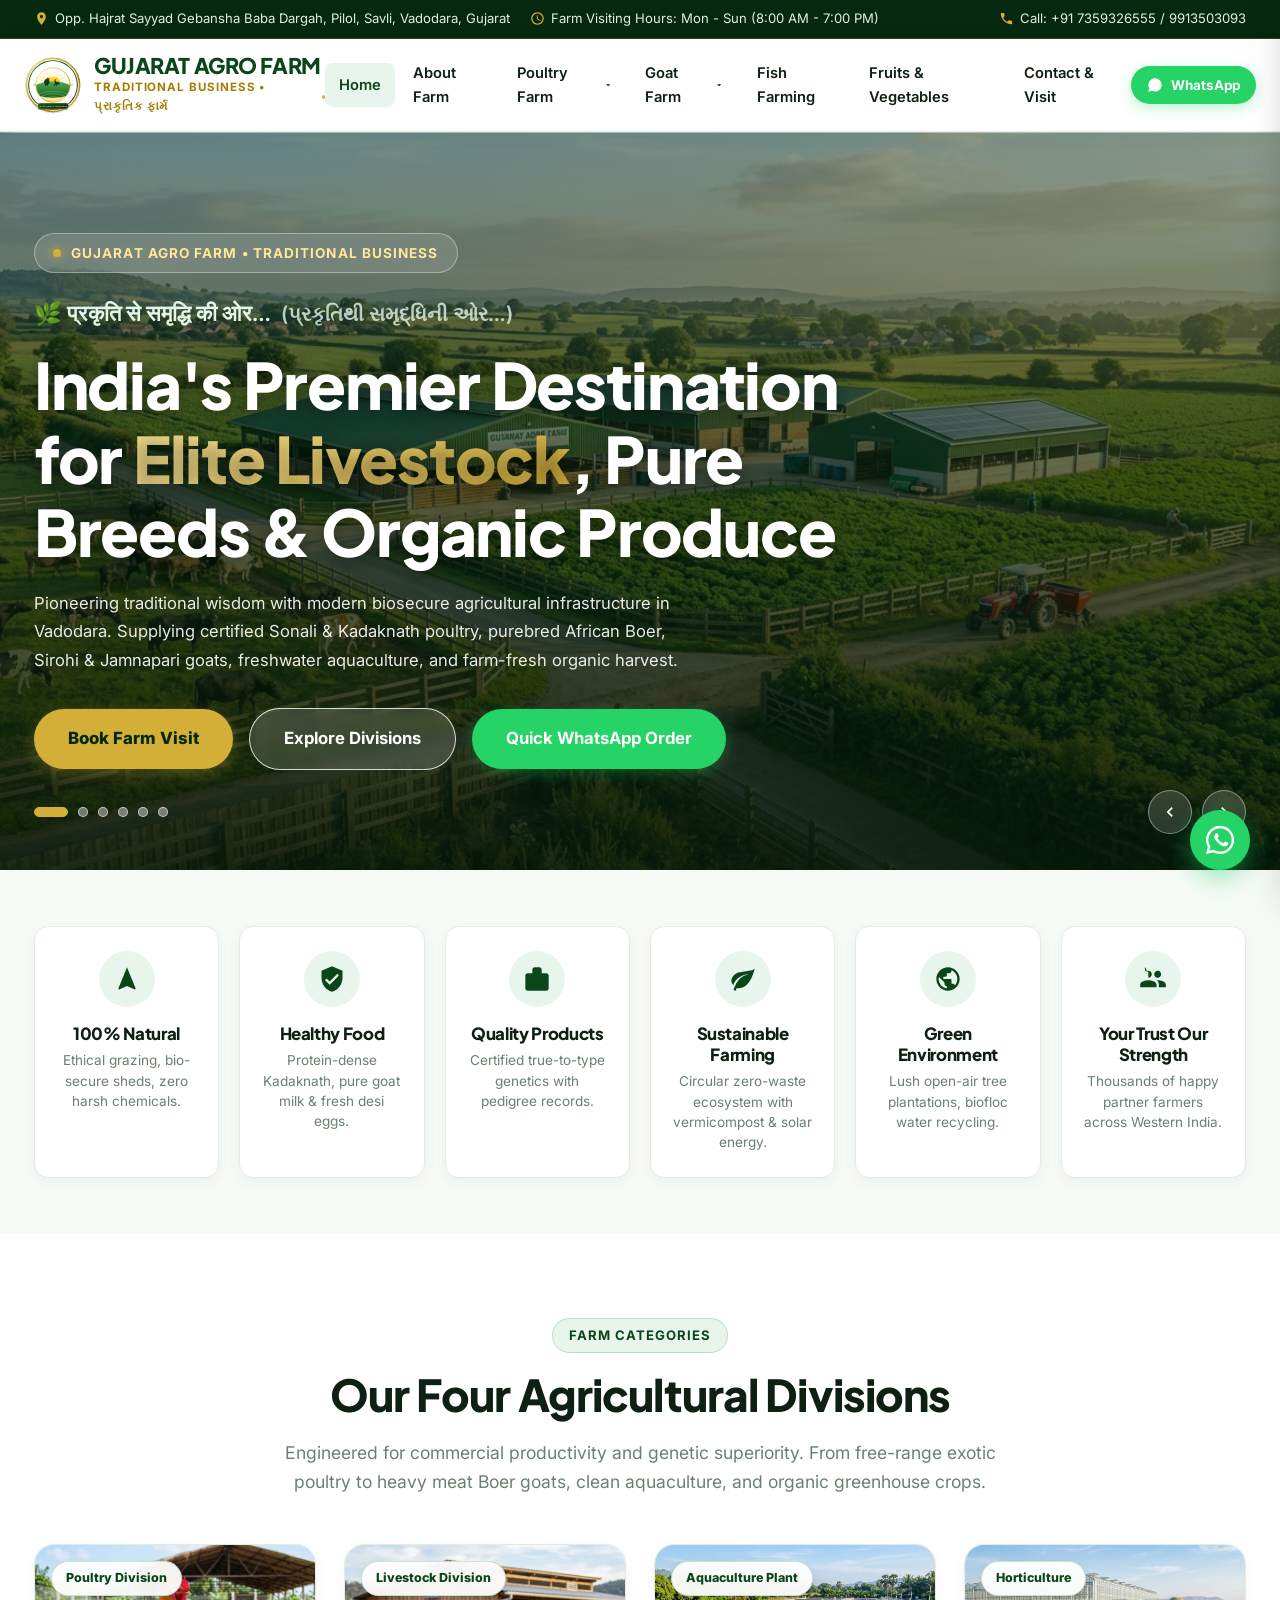
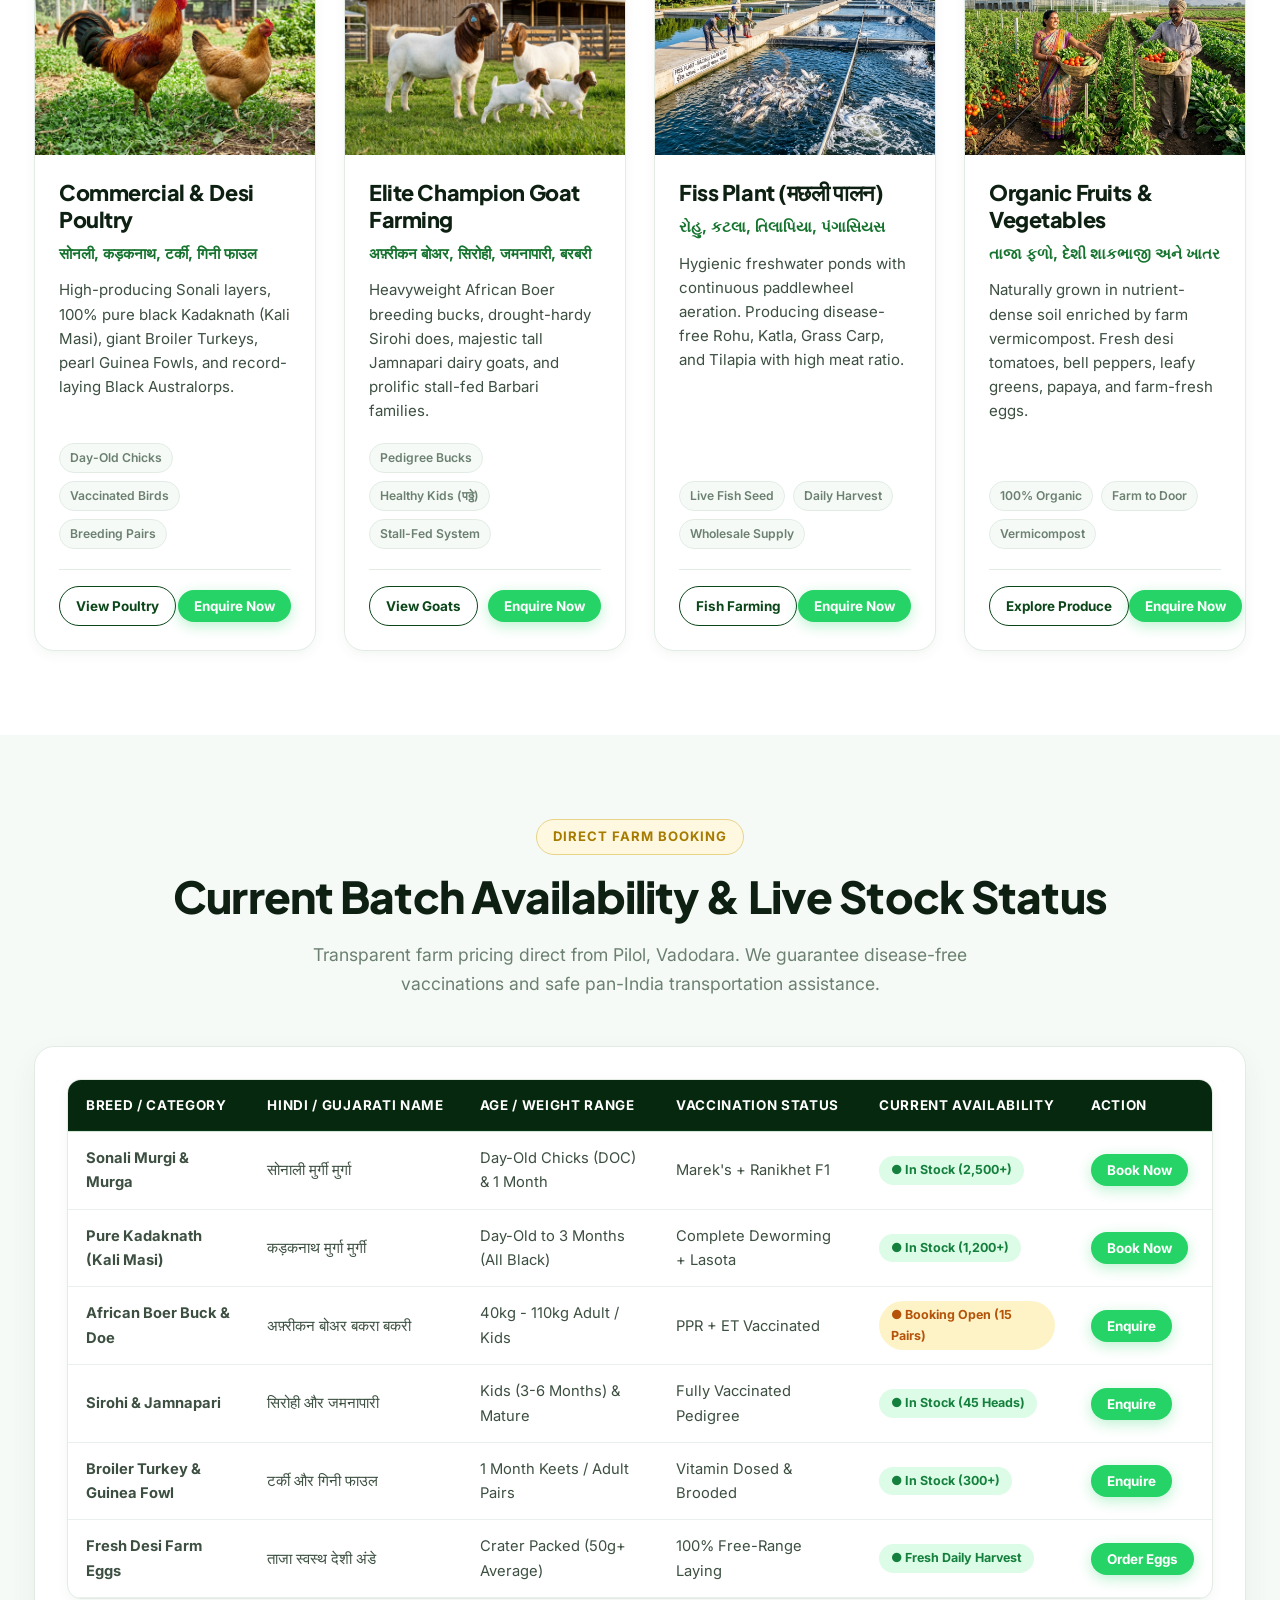
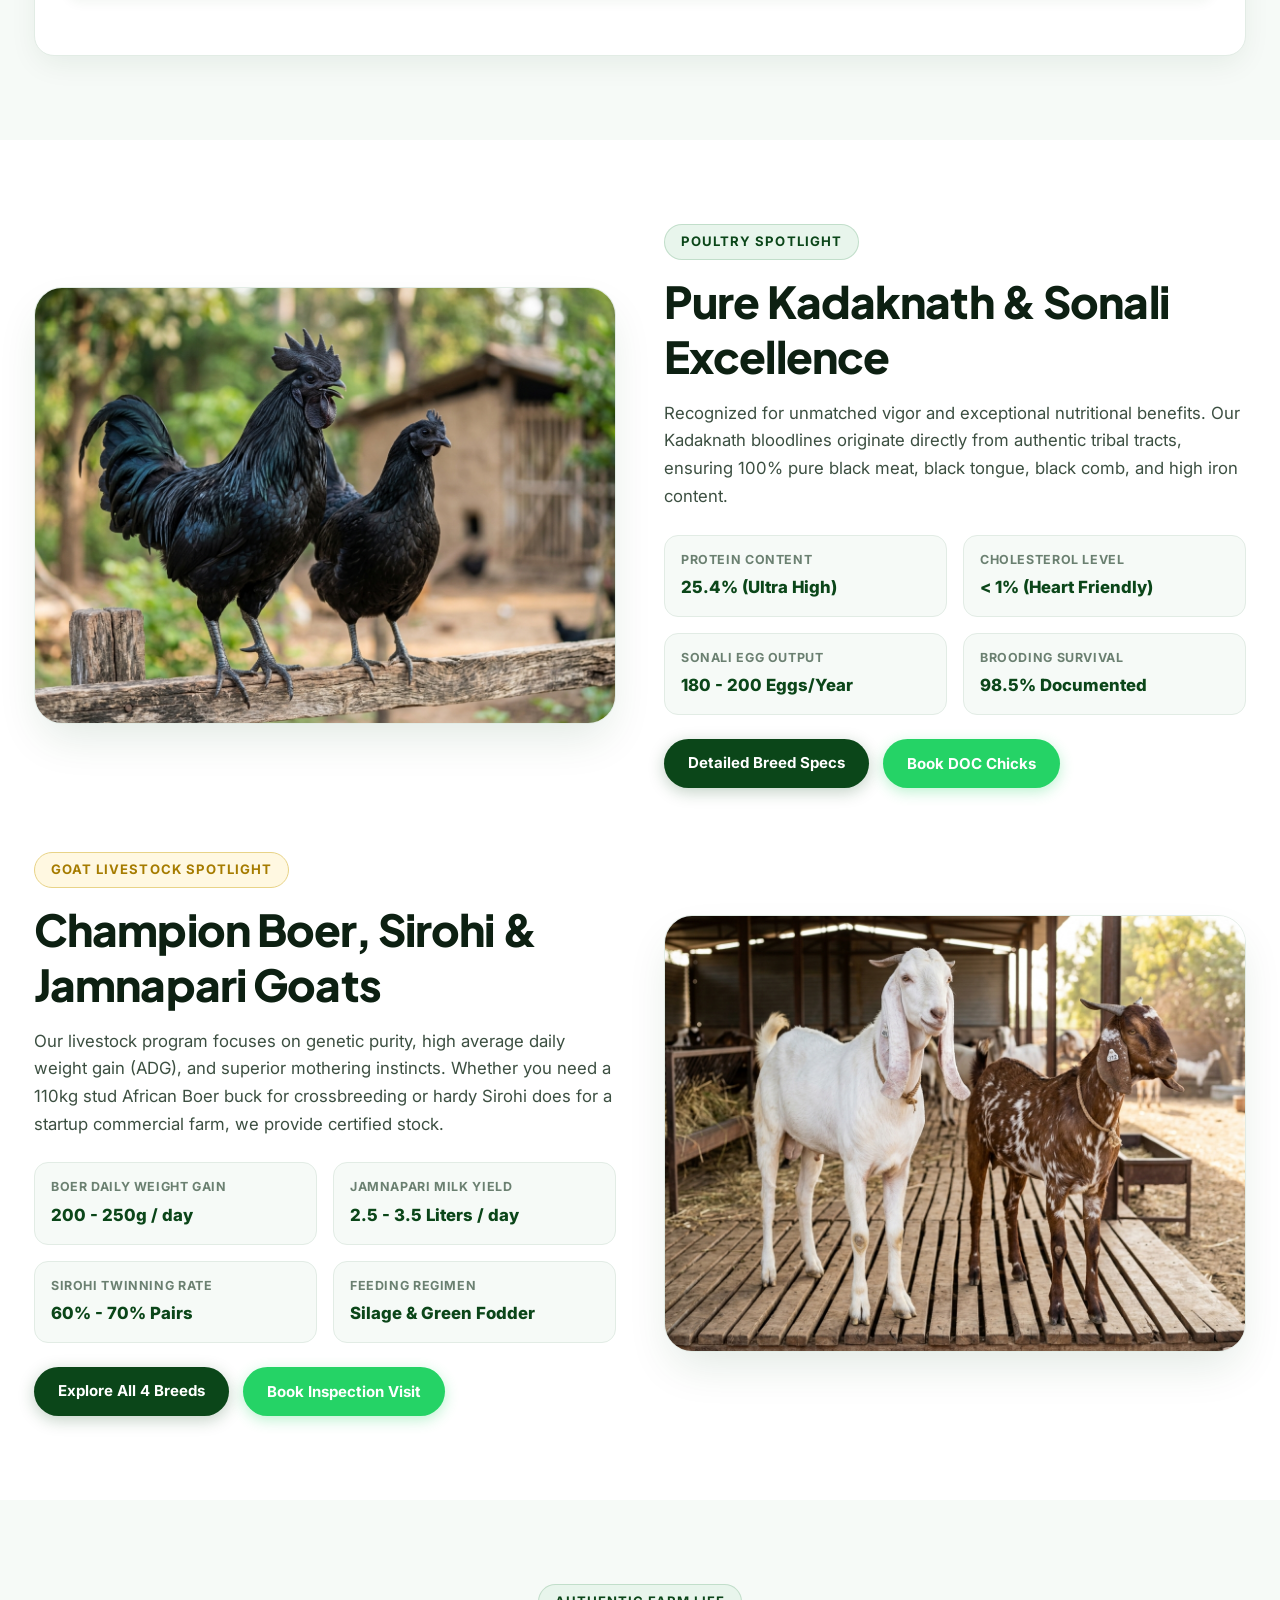
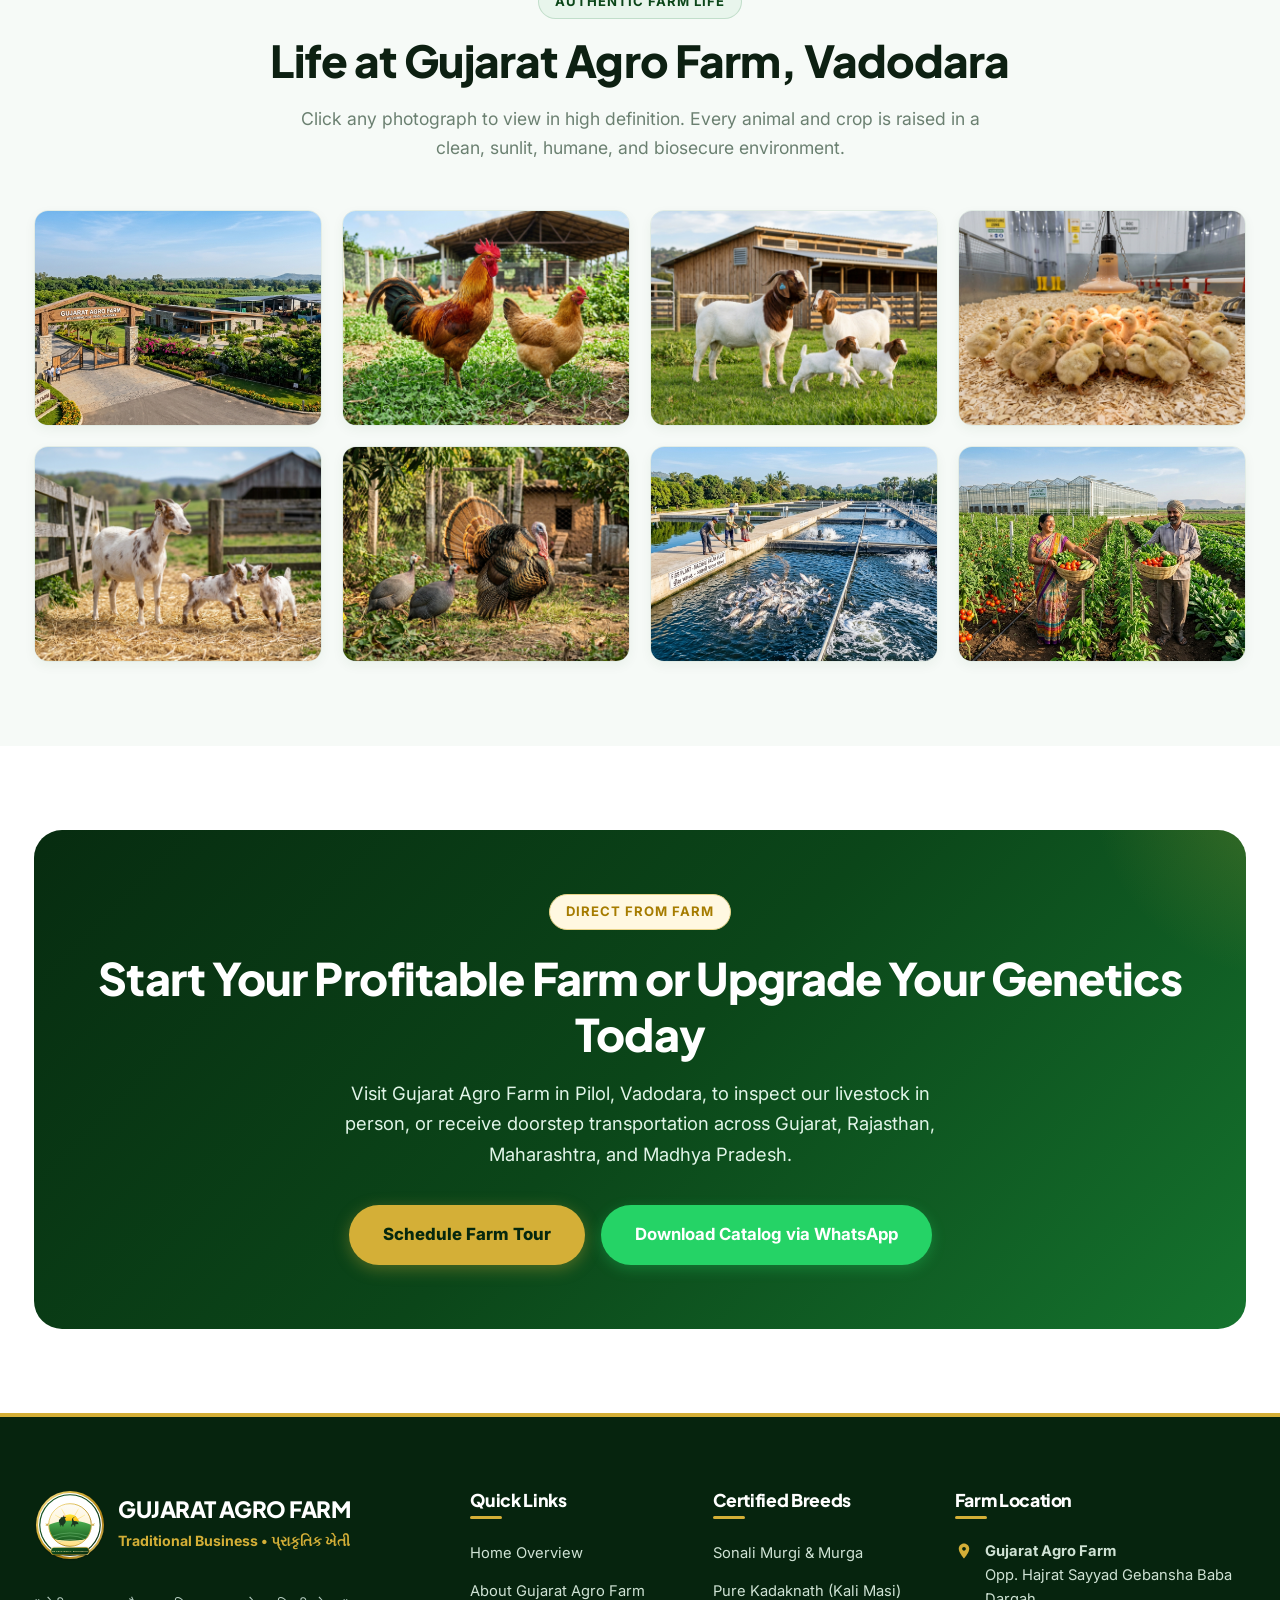
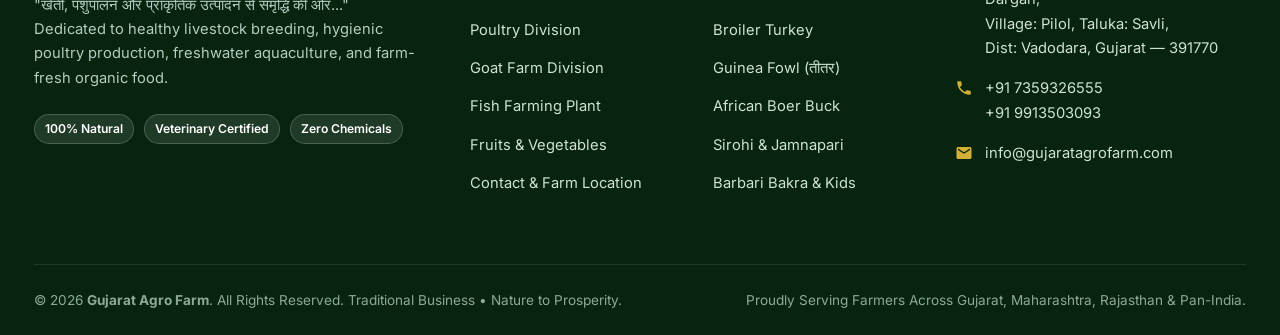
==== commit 61e3a6a6: "Enhance mobile friendliness: responsive header, glassmorphic menu toggle, animated drawer with backd" ====
--- a/index.html
+++ b/index.html
@@ -88,8 +88,9 @@
 
       <!-- Nav Actions -->
       <div class="nav-actions">
-        <a href="https://wa.me/917359326555?text=Namaste%20Gujarat%20Agro%20Farm,%20I%20want%20to%20enquire%20about%20your%20livestock%20and%20produce." target="_blank" class="btn btn-whatsapp btn-sm">
-          WhatsApp
+        <a href="https://wa.me/917359326555?text=Namaste%20Gujarat%20Agro%20Farm,%20I%20want%20to%20enquire%20about%20your%20livestock%20and%20produce." target="_blank" class="btn btn-whatsapp btn-sm" aria-label="WhatsApp Enquiry">
+          <svg viewBox="0 0 24 24" style="width:16px;height:16px;fill:currentColor;"><path d="M12.04 2c-5.46 0-9.91 4.45-9.91 9.91 0 1.75.46 3.45 1.32 4.95L2.05 22l5.25-1.38c1.45.79 3.08 1.21 4.74 1.21 5.46 0 9.91-4.45 9.91-9.91 0-2.65-1.03-5.14-2.9-7.01A9.816 9.816 0 0 0 12.04 2z"/></svg>
+          <span class="btn-text">WhatsApp</span>
         </a>
         <button class="mobile-toggle" aria-label="Toggle Mobile Menu">
           <svg viewBox="0 0 24 24" fill="none" stroke-width="2"><path d="M4 6h16M4 12h16M4 18h16"/></svg>
@@ -101,38 +102,54 @@
   <!-- Mobile Drawer -->
   <div class="mobile-nav-drawer">
     <div class="drawer-header">
-      <div class="brand-logo-wrap">
-        <img src="assets/logo.svg" alt="Logo" class="brand-logo-img" style="width: 44px; height: 44px;">
-        <span class="brand-title" style="font-size: 1.15rem;">GUJARAT AGRO</span>
-      </div>
-      <button class="drawer-close" style="background:none; border:none; font-size:2rem; cursor:pointer;">&times;</button>
+      <a href="index.html" class="brand-logo-wrap">
+        <img src="assets/logo.svg" alt="Logo" class="brand-logo-img" style="width: 40px; height: 40px;">
+        <div class="brand-text">
+          <span class="brand-title">GUJARAT AGRO</span>
+          <span class="brand-slogan">પ્રાકૃતિક ફાર્મ</span>
+        </div>
+      </a>
+      <button class="drawer-close" aria-label="Close Menu">&times;</button>
     </div>
     <ul class="drawer-links">
-      <li><a href="index.html" class="drawer-link active">Home</a></li>
-      <li><a href="about.html" class="drawer-link">About Us</a></li>
+      <li><a href="index.html" class="drawer-link active"><span>Home</span></a></li>
+      <li><a href="about.html" class="drawer-link"><span>About Us</span></a></li>
       <li>
-        <a href="poultry.html" class="drawer-link">Poultry Division</a>
+        <a href="poultry.html" class="drawer-link">
+          <span>Poultry Division</span>
+          <span class="drawer-link-badge">6 Breeds</span>
+        </a>
         <div class="drawer-sublinks">
           <a href="sonali-kadaknath.html">Sonali & Kadaknath</a>
           <a href="turkey-guinea-australorp.html">Turkey, Guinea & Australorp</a>
-          <a href="poultry.html#chicks">Day-Old Chicks</a>
+          <a href="poultry.html#chicks">Day-Old Chicks (DOC)</a>
         </div>
       </li>
       <li>
-        <a href="goat-farm.html" class="drawer-link">Goat Livestock</a>
+        <a href="goat-farm.html" class="drawer-link">
+          <span>Goat Livestock</span>
+          <span class="drawer-link-badge">5 Breeds</span>
+        </a>
         <div class="drawer-sublinks">
           <a href="goat-breeds.html#boer">African Boer</a>
           <a href="goat-breeds.html#sirohi">Sirohi & Jamnapari</a>
           <a href="goat-breeds.html#barbari">Barbari & Kids</a>
         </div>
       </li>
-      <li><a href="fish-farming.html" class="drawer-link">Fish Farming (मछली पालन)</a></li>
-      <li><a href="fruits-vegetables.html" class="drawer-link">Organic Fruits & Vegetables</a></li>
-      <li><a href="contact.html" class="drawer-link">Visit Farm & Contact</a></li>
+      <li><a href="fish-farming.html" class="drawer-link"><span>Fish Farming (મછલી પાલન)</span></a></li>
+      <li><a href="fruits-vegetables.html" class="drawer-link"><span>Organic Fruits & Vegetables</span></a></li>
+      <li><a href="contact.html" class="drawer-link"><span>Visit Farm & Contact</span></a></li>
     </ul>
-    <div style="margin-top: 30px;">
-      <a href="tel:+917359326555" class="btn btn-primary" style="width: 100%; margin-bottom: 10px;">Call: 7359326555</a>
-      <a href="https://wa.me/917359326555" class="btn btn-whatsapp" style="width: 100%;">Chat on WhatsApp</a>
+    <div class="drawer-actions-wrap">
+      <a href="tel:+917359326555" class="btn btn-primary">
+        <svg viewBox="0 0 24 24" style="width:16px;height:16px;fill:currentColor;margin-right:6px;"><path d="M6.62 10.79c1.44 2.83 3.76 5.14 6.59 6.59l2.2-2.2c.27-.27.67-.36 1.02-.24 1.12.37 2.33.57 3.57.57.55 0 1 .45 1 1V20c0 .55-.45 1-1 1-9.39 0-17-7.61-17-17 0-.55.45-1 1-1h3.5c.55 0 1 .45 1 1 0 1.25.2 2.45.57 3.57.11.35.03.74-.25 1.02l-2.2 2.2z"/></svg>
+        Call: +91 7359326555
+      </a>
+      <a href="https://wa.me/917359326555?text=Namaste%20Gujarat%20Agro%20Farm,%20I%20want%20to%20enquire%20about%20your%20livestock%20and%20produce." target="_blank" class="btn btn-whatsapp">
+        <svg viewBox="0 0 24 24" style="width:16px;height:16px;fill:currentColor;margin-right:6px;"><path d="M12.04 2c-5.46 0-9.91 4.45-9.91 9.91 0 1.75.46 3.45 1.32 4.95L2.05 22l5.25-1.38c1.45.79 3.08 1.21 4.74 1.21 5.46 0 9.91-4.45 9.91-9.91 0-2.65-1.03-5.14-2.9-7.01A9.816 9.816 0 0 0 12.04 2z"/></svg>
+        Chat on WhatsApp
+      </a>
+      <div class="farm-location-badge">📍 Pilol, Savli, Vadodara, Gujarat (8 AM - 7 PM)</div>
     </div>
   </div>
 
--- a/styles/main.css
+++ b/styles/main.css
@@ -468,16 +468,37 @@
 /* Mobile Toggle */
 .mobile-toggle {
   display: none;
-  background: none;
-  border: none;
+  align-items: center;
+  justify-content: center;
+  width: 44px;
+  height: 44px;
+  background: rgba(11, 70, 25, 0.06);
+  border: 1.5px solid rgba(11, 70, 25, 0.12);
+  border-radius: 12px;
   cursor: pointer;
-  padding: 8px;
+  padding: 0;
+  color: var(--primary-green);
+  transition: all 0.2s cubic-bezier(0.4, 0, 0.2, 1);
+  -webkit-tap-highlight-color: transparent;
+}
+
+.mobile-toggle:hover {
+  background: rgba(11, 70, 25, 0.1);
+  border-color: var(--primary-green);
+  transform: scale(1.03);
+}
+
+.mobile-toggle:active {
+  background: var(--primary-green);
+  color: #FFFFFF;
+  transform: scale(0.95);
 }
 
 .mobile-toggle svg {
-  width: 28px;
-  height: 28px;
-  stroke: var(--primary-green);
+  width: 24px;
+  height: 24px;
+  stroke: currentColor;
+  stroke-width: 2.2;
 }
 
 /* ==========================================================================
@@ -1488,14 +1509,60 @@
 }
 
 /* ==========================================================================
-   RESPONSIVE MEDIA QUERIES
+   RESPONSIVE MEDIA QUERIES & MOBILE DESIGN SYSTEM
    ========================================================================== */
+
+/* Table & Data Display Mobile Fixes */
+.table-responsive {
+  width: 100%;
+  overflow-x: auto;
+  -webkit-overflow-scrolling: touch;
+  margin-bottom: 24px;
+  border-radius: var(--radius-md);
+  border: 1px solid var(--border-light);
+  box-shadow: var(--shadow-sm);
+  background: #FFFFFF;
+}
+
+.custom-table {
+  width: 100%;
+  border-collapse: collapse;
+  text-align: left;
+  min-width: 640px;
+  font-size: 0.92rem;
+}
+
+.custom-table th {
+  background: var(--primary-green-dark);
+  color: #FFFFFF;
+  padding: 14px 18px;
+  font-weight: 700;
+  font-size: 0.84rem;
+  letter-spacing: 0.05em;
+  text-transform: uppercase;
+  white-space: nowrap;
+}
+
+.custom-table td {
+  padding: 14px 18px;
+  border-bottom: 1px solid #EAF0EB;
+  color: var(--text-body);
+}
+
+.custom-table tbody tr:hover {
+  background: #F8FBF8;
+}
+
+/* Tablet (max-width: 1024px) */
 @media (max-width: 1024px) {
   .nav-menu {
-    display: none;
+    display: none !important;
   }
   .mobile-toggle {
-    display: block;
+    display: inline-flex;
+  }
+  .nav-container {
+    padding: 10px 20px;
   }
   .footer-top-grid {
     grid-template-columns: 1fr 1fr;
@@ -1510,88 +1577,391 @@
   }
 }
 
+/* Mobile Devices (max-width: 768px) */
 @media (max-width: 768px) {
   .topbar {
     display: none;
   }
+  
+  .site-header {
+    background: rgba(255, 255, 255, 0.98);
+    backdrop-filter: blur(16px);
+    -webkit-backdrop-filter: blur(16px);
+    border-bottom: 1px solid rgba(11, 70, 25, 0.08);
+  }
+
+  .nav-container {
+    padding: 8px 16px;
+  }
+
+  .brand-logo-wrap {
+    gap: 10px;
+  }
+
+  .brand-logo-img {
+    width: 44px;
+    height: 44px;
+  }
+
+  .brand-title {
+    font-size: 1.12rem;
+    line-height: 1.15;
+  }
+
+  .brand-slogan {
+    font-size: 0.65rem;
+    letter-spacing: 0.04em;
+    max-width: 165px;
+    white-space: nowrap;
+    overflow: hidden;
+    text-overflow: ellipsis;
+  }
+
+  .nav-actions {
+    gap: 8px;
+  }
+
+  /* Compact WhatsApp Button in Header */
+  .nav-actions .btn-whatsapp {
+    padding: 7px 12px;
+    font-size: 0.8rem;
+    border-radius: var(--radius-full);
+    gap: 5px;
+  }
+
+  .nav-actions .btn-primary.btn-sm,
+  .nav-actions .btn-gold.btn-sm {
+    padding: 7px 12px;
+    font-size: 0.8rem;
+  }
+
+  /* Hero Adjustments */
   .hero-slider-section {
     min-height: 75vh;
-  }
+    min-height: 75dvh;
+  }
+
+  .hero-content {
+    padding: 48px 0;
+  }
+
+  .hero-title {
+    font-size: clamp(1.85rem, 6.5vw, 2.8rem);
+    line-height: 1.2;
+    margin-bottom: 16px;
+  }
+
+  .hero-slogan-indic {
+    font-size: 1.05rem;
+    margin-bottom: 12px;
+  }
+
+  .hero-description {
+    font-size: 0.95rem;
+    margin-bottom: 24px;
+  }
+
+  .hero-actions {
+    display: flex;
+    flex-direction: column;
+    gap: 10px;
+    width: 100%;
+  }
+
+  .hero-actions .btn {
+    width: 100%;
+    justify-content: center;
+  }
+
+  /* Sticky Bottom Mobile Bar */
+  .mobile-sticky-bar {
+    display: block;
+    position: fixed;
+    bottom: 0;
+    left: 0;
+    right: 0;
+    z-index: 998;
+    background: rgba(255, 255, 255, 0.96);
+    backdrop-filter: blur(16px);
+    -webkit-backdrop-filter: blur(16px);
+    border-top: 1px solid rgba(11, 70, 25, 0.12);
+    padding: 10px 16px max(12px, env(safe-area-inset-bottom));
+    box-shadow: 0 -8px 24px rgba(11, 70, 25, 0.08);
+  }
+
+  .mobile-sticky-inner {
+    display: grid;
+    grid-template-columns: 1fr 1fr;
+    gap: 10px;
+  }
+
+  .mobile-sticky-inner .btn {
+    padding: 10px 14px;
+    font-size: 0.88rem;
+    border-radius: var(--radius-full);
+  }
+
+  body {
+    padding-bottom: 74px;
+  }
+
+  .floating-whatsapp {
+    bottom: 84px;
+    right: 16px;
+    width: 50px;
+    height: 50px;
+  }
+
+  .section-padding {
+    padding: 48px 0;
+  }
+
   .footer-top-grid {
     grid-template-columns: 1fr;
     gap: 32px;
   }
-  .mobile-sticky-bar {
-    display: block;
-  }
-  body {
-    padding-bottom: 64px;
-  }
-  .floating-whatsapp {
-    bottom: 80px;
-    right: 20px;
-    width: 52px;
-    height: 52px;
-  }
-  .section-padding {
-    padding: 56px 0;
-  }
-}
-
-/* Mobile Nav Drawer */
+}
+
+/* Extra Small Phones (max-width: 440px) */
+@media (max-width: 440px) {
+  .nav-container {
+    padding: 8px 12px;
+  }
+
+  .brand-logo-wrap {
+    gap: 8px;
+  }
+
+  .brand-logo-img {
+    width: 38px;
+    height: 38px;
+  }
+
+  .brand-title {
+    font-size: 1.0rem;
+  }
+
+  .brand-slogan {
+    font-size: 0.6rem;
+    max-width: 120px;
+  }
+
+  .mobile-toggle {
+    width: 40px;
+    height: 40px;
+    border-radius: 10px;
+  }
+
+  /* Turn header WhatsApp into circular icon badge on very narrow screens */
+  .nav-actions .btn-whatsapp {
+    width: 40px;
+    height: 40px;
+    padding: 0;
+    justify-content: center;
+    border-radius: 10px;
+    font-size: 0;
+  }
+
+  .nav-actions .btn-whatsapp svg {
+    margin: 0;
+    width: 20px;
+    height: 20px;
+  }
+
+  .nav-actions .btn-primary.btn-sm,
+  .nav-actions .btn-gold.btn-sm {
+    padding: 6px 10px;
+    font-size: 0.76rem;
+  }
+}
+
+/* ==========================================================================
+   MOBILE NAVIGATION DRAWER & BACKDROP OVERLAY
+   ========================================================================== */
+body.drawer-locked {
+  overflow: hidden !important;
+  touch-action: none;
+}
+
+/* Backdrop Overlay */
+.drawer-backdrop {
+  position: fixed;
+  inset: 0;
+  background: rgba(5, 30, 11, 0.6);
+  backdrop-filter: blur(5px);
+  -webkit-backdrop-filter: blur(5px);
+  z-index: 1490;
+  opacity: 0;
+  visibility: hidden;
+  transition: opacity 0.3s cubic-bezier(0.4, 0, 0.2, 1), visibility 0.3s ease;
+  cursor: pointer;
+}
+
+.drawer-backdrop.active {
+  opacity: 1;
+  visibility: visible;
+}
+
+/* Luxury Slide-Out Drawer */
 .mobile-nav-drawer {
   position: fixed;
   top: 0;
-  right: -100%;
-  width: 85%;
-  max-width: 380px;
+  right: 0;
+  width: 86%;
+  max-width: 360px;
   height: 100vh;
+  height: 100dvh;
   background: #FFFFFF;
   z-index: 1500;
-  box-shadow: var(--shadow-xl);
-  padding: 30px 24px;
+  box-shadow: -10px 0 35px rgba(5, 30, 11, 0.25);
+  padding: 0;
+  display: flex;
+  flex-direction: column;
+  transform: translateX(105%);
+  transition: transform 0.32s cubic-bezier(0.16, 1, 0.3, 1);
+  overflow: hidden;
+}
+
+.mobile-nav-drawer.open {
+  transform: translateX(0);
+}
+
+.drawer-header {
+  display: flex;
+  justify-content: space-between;
+  align-items: center;
+  padding: 16px 20px;
+  background: linear-gradient(135deg, #073812 0%, #0F5E24 100%);
+  color: #FFFFFF;
+  border-bottom: 2px solid var(--accent-gold);
+  flex-shrink: 0;
+}
+
+.drawer-header .brand-logo-wrap {
+  text-decoration: none;
+}
+
+.drawer-header .brand-title {
+  color: #FFFFFF;
+  font-size: 1.1rem;
+}
+
+.drawer-header .brand-slogan {
+  color: var(--accent-gold);
+}
+
+.drawer-close {
+  width: 36px !important;
+  height: 36px !important;
+  border-radius: 50% !important;
+  background: rgba(255, 255, 255, 0.15) !important;
+  border: 1px solid rgba(255, 255, 255, 0.25) !important;
+  color: #FFFFFF !important;
+  display: flex !important;
+  align-items: center !important;
+  justify-content: center !important;
+  font-size: 1.4rem !important;
+  line-height: 1 !important;
+  cursor: pointer !important;
+  transition: all 0.2s ease !important;
+  padding: 0 !important;
+}
+
+.drawer-close:active, .drawer-close:hover {
+  background: #FFFFFF !important;
+  color: var(--primary-green-dark) !important;
+  transform: rotate(90deg);
+}
+
+/* Scrollable Drawer Body */
+.drawer-links {
+  flex: 1;
   overflow-y: auto;
-  transition: right var(--transition-normal);
-}
-
-.mobile-nav-drawer.open {
-  right: 0;
-}
-
-.drawer-header {
-  display: flex;
+  -webkit-overflow-scrolling: touch;
+  padding: 16px 14px;
+  list-style: none;
+  margin: 0;
+  display: flex;
+  flex-direction: column;
+  gap: 6px;
+}
+
+.drawer-links li {
+  margin: 0;
+}
+
+.drawer-link {
+  display: flex;
+  align-items: center;
   justify-content: space-between;
-  align-items: center;
-  padding-bottom: 20px;
-  border-bottom: 1px solid var(--border-light);
-  margin-bottom: 24px;
-}
-
-.drawer-links li {
-  margin-bottom: 14px;
-}
-
-.drawer-link {
-  font-size: 1.05rem;
+  padding: 12px 14px;
+  border-radius: 10px;
+  font-size: 0.96rem;
   font-weight: 700;
-  color: var(--text-dark);
-  display: block;
-  padding: 6px 0;
-}
-
-.drawer-link.active, .drawer-link:hover {
+  color: #172D1E;
+  text-decoration: none;
+  background: #F8FBF8;
+  border: 1px solid #E8EFEA;
+  transition: all 0.2s ease;
+}
+
+.drawer-link:active, .drawer-link.active {
+  background: var(--primary-green-soft);
+  border-color: rgba(21, 115, 46, 0.28);
   color: var(--primary-green);
 }
 
 .drawer-sublinks {
-  padding-left: 16px;
-  margin-top: 8px;
-  border-left: 2px solid var(--primary-green-soft);
+  background: #F3F7F4;
+  border-radius: 8px;
+  padding: 6px 8px;
+  margin: 4px 0 6px 12px;
+  border-left: 3px solid var(--primary-green);
+  display: flex;
+  flex-direction: column;
+  gap: 2px;
 }
 
 .drawer-sublinks a {
-  display: block;
+  display: flex;
+  align-items: center;
+  justify-content: space-between;
+  padding: 8px 10px;
+  font-size: 0.88rem;
+  font-weight: 600;
+  color: #375340;
+  text-decoration: none;
+  border-radius: 6px;
+  transition: all 0.15s ease;
+}
+
+.drawer-sublinks a:active, .drawer-sublinks a:hover {
+  background: rgba(21, 115, 46, 0.1);
+  color: var(--primary-green);
+  padding-left: 14px;
+}
+
+.drawer-actions-wrap {
+  padding: 16px 14px;
+  background: #F8FAF9;
+  border-top: 1px solid #E2EBE4;
+  flex-shrink: 0;
+  display: flex;
+  flex-direction: column;
+  gap: 8px;
+}
+
+.drawer-actions-wrap .btn {
+  width: 100%;
+  padding: 11px 16px;
   font-size: 0.9rem;
+  border-radius: var(--radius-full);
+}
+
+.drawer-actions-wrap .farm-location-badge {
+  font-size: 0.74rem;
   color: var(--text-muted);
-  padding: 4px 0;
-}
+  text-align: center;
+  line-height: 1.35;
+  margin-top: 4px;
+}
